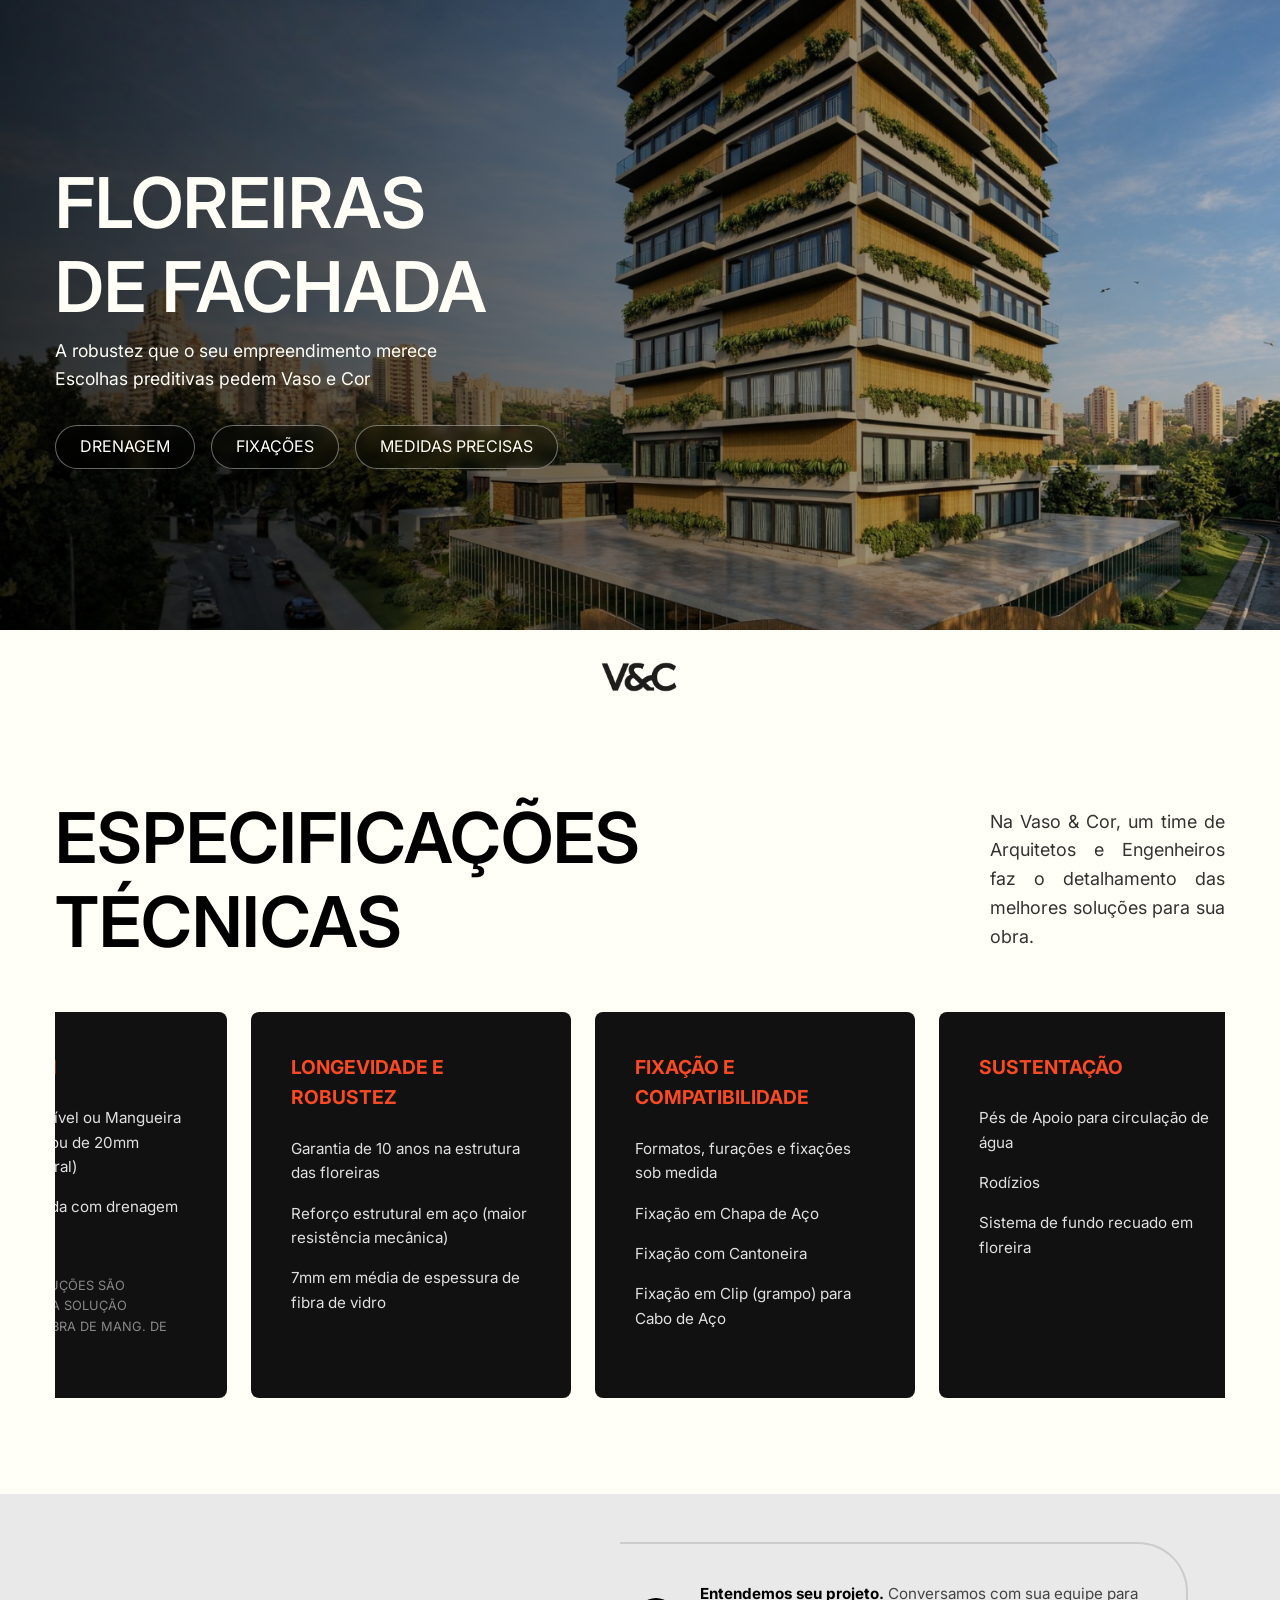
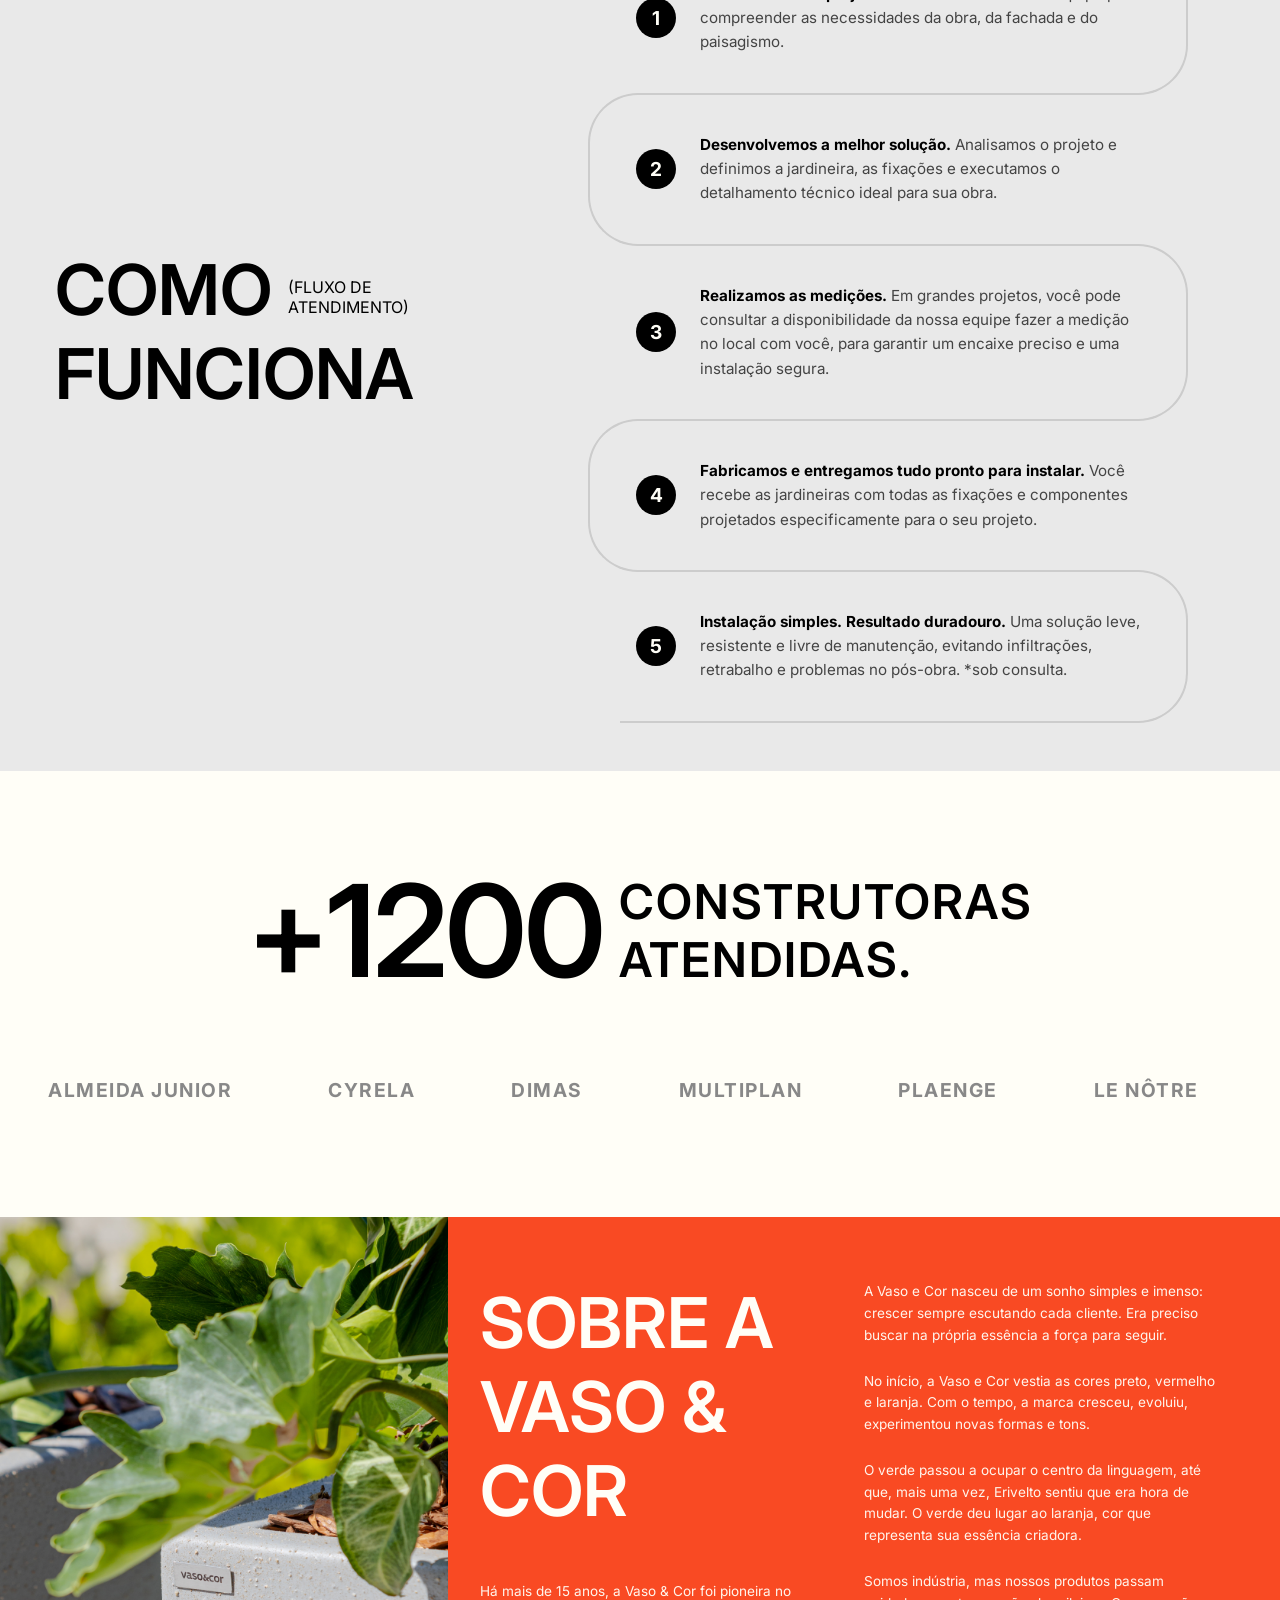
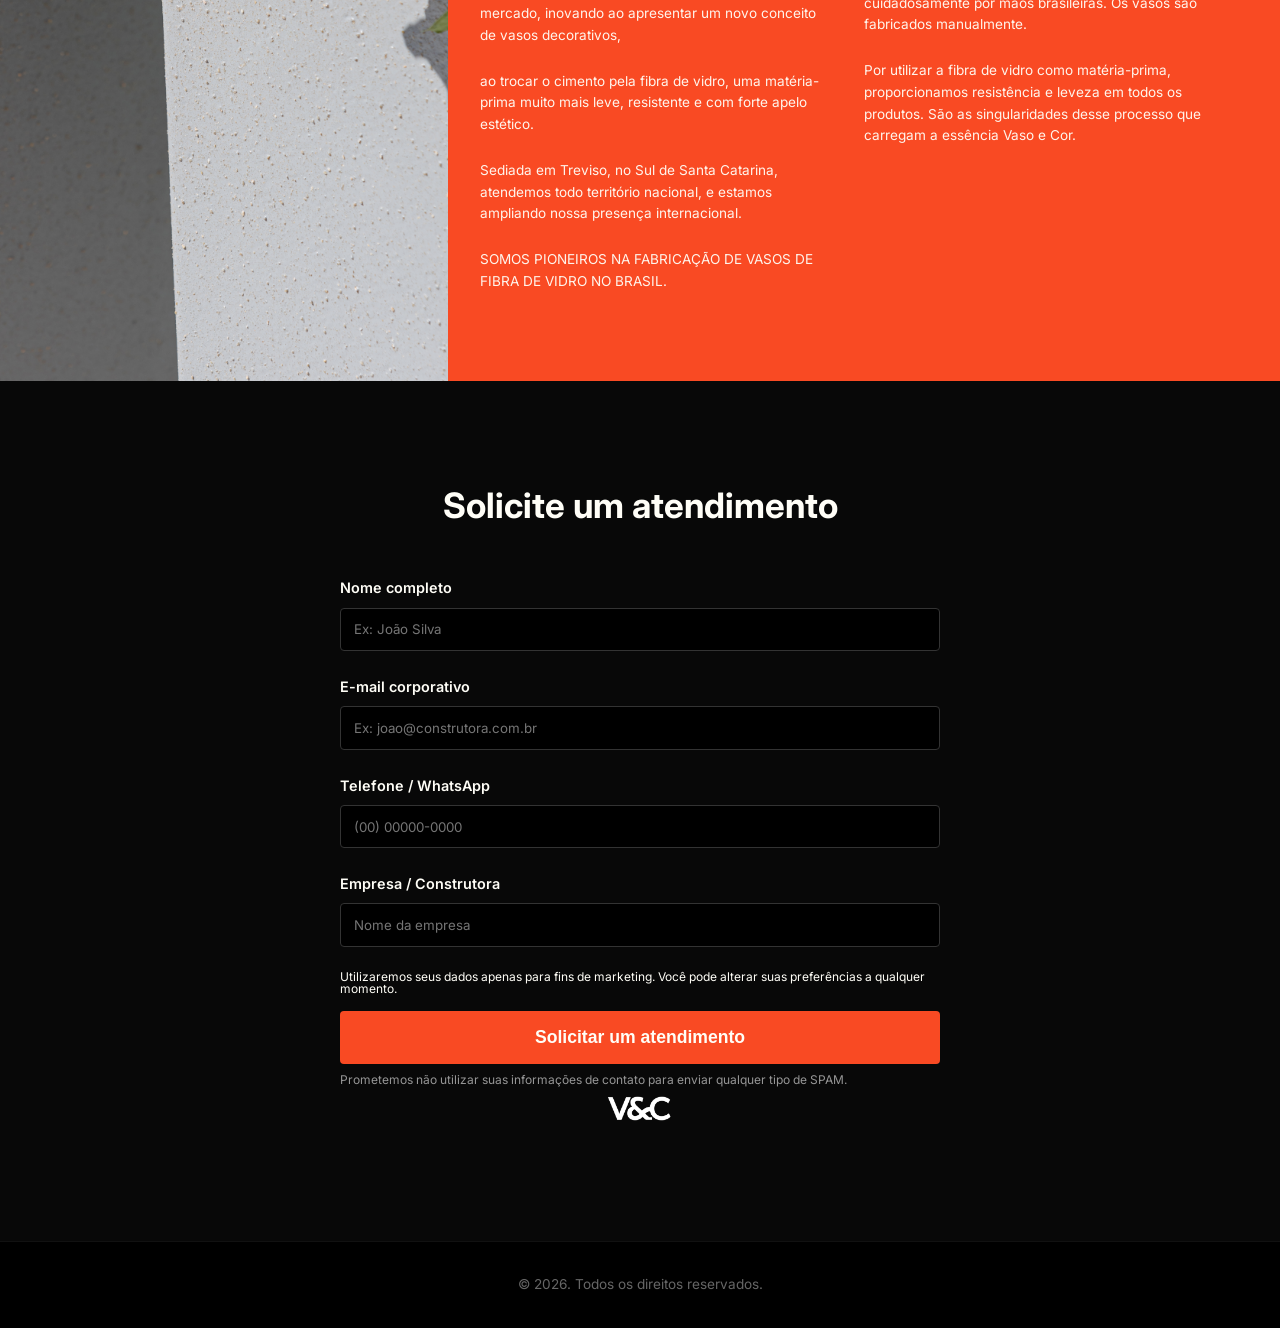
==== index.html @ c4f9770f "first commit first commit" ====
<!doctype html>
<html lang="pt-BR">
  <head>
    <meta charset="UTF-8" />
    <meta name="viewport" content="width=device-width, initial-scale=1.0" />
    <meta
      name="description"
      content="Floreiras de Fachada Vaso & Cor - A robustez que o seu empreendimento merece."
    />
    <title>Floreiras de Fachada | Vaso e Cor</title>
    <link rel="stylesheet" href="styles.css" />
    <link rel="preconnect" href="https://fonts.googleapis.com" />
    <link rel="preconnect" href="https://fonts.gstatic.com" crossorigin />
    <link
      href="https://fonts.googleapis.com/css2?family=Inter:wght@300;400;600;700;800&family=Playfair+Display:ital,wght@0,600;1,600&display=swap"
      rel="stylesheet"
    />
  </head>
  <body>
    <!-- Hero Section -->
    <section class="hero">
      <div class="hero-overlay"></div>
      <div class="container hero-content">
        <div class="hero-text">
          <h1>FLOREIRAS<br />DE FACHADA</h1>
          <h2>
            A robustez que o seu empreendimento merece<br />Escolhas preditivas
            pedem Vaso e Cor
          </h2>
          <div class="hero-chips">
            <div class="chip">DRENAGEM</div>
            <div class="chip">FIXAÇÕES</div>
            <div class="chip">MEDIDAS PRECISAS</div>
          </div>
        </div>
      </div>
    </section>

    <!-- Logo smaller and elegant -->
    <div class="logo-section">
      <div class="container">
        <img src="logo.png" alt="Vaso e Cor" class="logo-img" />
      </div>
    </div>

    <!-- Technical Specs -->
    <section class="specs">
      <div class="container">
        <div class="specs-header">
          <h2 class="section-title">ESPECIFICAÇÕES<br />TÉCNICAS</h2>
          <p class="section-desc">
            Na Vaso & Cor, um time de Arquitetos e Engenheiros faz o
            detalhamento das melhores soluções para sua obra.
          </p>
        </div>

        <div class="specs-carousel-wrapper" id="specsCarouselWrapper">
          <div class="specs-carousel" id="specsCarousel">
            <div class="spec-card">
              <h3>DRENAGEM</h3>
              <ul>
                <li>
                  Mangueira flexível ou Mangueira PEX de 25mm ou de 20mm
                  (drenagem lateral)
                </li>
                <li>Mangueira rígida com drenagem lateral</li>
              </ul>
              <p class="note">
                *TODAS AS SOLUÇÕES SÃO ENVIADAS COM A SOLUÇÃO COMPLETA E SOBRA
                DE MANG. DE 40CM.
              </p>
            </div>
            <div class="spec-card">
              <h3>LONGEVIDADE E ROBUSTEZ</h3>
              <ul>
                <li>Garantia de 10 anos na estrutura das floreiras</li>
                <li>Reforço estrutural em aço (maior resistência mecânica)</li>
                <li>7mm em média de espessura de fibra de vidro</li>
              </ul>
            </div>
            <div class="spec-card">
              <h3>FIXAÇÃO E COMPATIBILIDADE</h3>
              <ul>
                <li>Formatos, furações e fixações sob medida</li>
                <li>Fixação em Chapa de Aço</li>
                <li>Fixação com Cantoneira</li>
                <li>Fixação em Clip (grampo) para Cabo de Aço</li>
              </ul>
            </div>
            <div class="spec-card">
              <h3>SUSTENTAÇÃO</h3>
              <ul>
                <li>Pés de Apoio para circulação de água</li>
                <li>Rodízios</li>
                <li>Sistema de fundo recuado em floreira</li>
              </ul>
            </div>
            <div class="spec-card">
              <h3>IRRIGAÇÃO</h3>
              <ul>
                <li>Flange de 20mm para irrigação.</li>
              </ul>
            </div>
          </div>
        </div>
      </div>
    </section>

    <!-- How it Works (Jornada) -->
    <section class="how-it-works">
      <div class="container">
        <div class="jornada-header text-left">
          <h2>
            COMO <span class="fluxo-inline">(fluxo de<br />atendimento)</span
            ><br />FUNCIONA
          </h2>
        </div>

        <div class="snake-timeline">
          <div class="snake-item right">
            <div class="snake-circle">1</div>
            <div class="snake-content">
              <strong>Entendemos seu projeto.</strong> Conversamos com sua
              equipe para compreender as necessidades da obra, da fachada e do
              paisagismo.
            </div>
          </div>
          <div class="snake-item left">
            <div class="snake-circle">2</div>
            <div class="snake-content">
              <strong>Desenvolvemos a melhor solução.</strong> Analisamos o
              projeto e definimos a jardineira, as fixações e executamos o
              detalhamento técnico ideal para sua obra.
            </div>
          </div>
          <div class="snake-item right">
            <div class="snake-circle">3</div>
            <div class="snake-content">
              <strong>Realizamos as medições.</strong> Em grandes projetos, você
              pode consultar a disponibilidade da nossa equipe fazer a medição
              no local com você, para garantir um encaixe preciso e uma
              instalação segura.
            </div>
          </div>
          <div class="snake-item left">
            <div class="snake-circle">4</div>
            <div class="snake-content">
              <strong
                >Fabricamos e entregamos tudo pronto para instalar.</strong
              >
              Você recebe as jardineiras com todas as fixações e componentes
              projetados especificamente para o seu projeto.
            </div>
          </div>
          <div class="snake-item right last">
            <div class="snake-circle">5</div>
            <div class="snake-content">
              <strong>Instalação simples. Resultado duradouro.</strong> Uma
              solução leve, resistente e livre de manutenção, evitando
              infiltrações, retrabalho e problemas no pós-obra.
              <span class="note">*sob consulta.</span>
            </div>
          </div>
        </div>
      </div>
    </section>

    <!-- Social Proof -->
    <section class="social-proof">
      <div class="container">
        <div class="social-title-flex">
          <span class="social-number">+1200</span>
          <span class="social-text">CONSTRUTORAS<br />ATENDIDAS.</span>
        </div>
      </div>
      <div class="marquee-wrapper">
        <div class="marquee">
          <div class="logo-item">ALMEIDA JUNIOR</div>
          <div class="logo-item">CYRELA</div>
          <div class="logo-item">DIMAS</div>
          <div class="logo-item">MULTIPLAN</div>
          <div class="logo-item">PLAENGE</div>
          <div class="logo-item">LE NÔTRE</div>
          <!-- duplicated for infinite loop -->
          <div class="logo-item">ALMEIDA JUNIOR</div>
          <div class="logo-item">CYRELA</div>
          <div class="logo-item">DIMAS</div>
          <div class="logo-item">MULTIPLAN</div>
          <div class="logo-item">PLAENGE</div>
          <div class="logo-item">LE NÔTRE</div>
        </div>
      </div>
    </section>

    <!-- About -->
    <section class="about section-orange">
      <div class="container about-grid">
        <div
          class="about-image"
          style="background-image: url(&quot;sobre-image.webp&quot;)"
        ></div>
        <div class="about-content">
          <div class="about-text-columns">
            <div class="col">
              <div class="about-header">
                <h2>SOBRE A<br />VASO & COR</h2>
              </div>
              <p>
                Há mais de 15 anos, a Vaso & Cor foi pioneira no mercado,
                inovando ao apresentar um novo conceito de vasos decorativos,
              </p>
              <p>
                ao trocar o cimento pela fibra de vidro, uma matéria-prima muito
                mais leve, resistente e com forte apelo estético.
              </p>
              <p>
                Sediada em Treviso, no Sul de Santa Catarina, atendemos todo
                território nacional, e estamos ampliando nossa presença
                internacional.
              </p>
              <p>
                SOMOS PIONEIROS NA FABRICAÇÃO DE VASOS DE FIBRA DE VIDRO NO
                BRASIL.
              </p>
            </div>
            <div class="col">
              <p>
                A Vaso e Cor nasceu de um sonho simples e imenso: crescer sempre
                escutando cada cliente. Era preciso buscar na própria essência a
                força para seguir.
              </p>
              <p>
                No início, a Vaso e Cor vestia as cores preto, vermelho e
                laranja. Com o tempo, a marca cresceu, evoluiu, experimentou
                novas formas e tons.
              </p>
              <p>
                O verde passou a ocupar o centro da linguagem, até que, mais uma
                vez, Erivelto sentiu que era hora de mudar. O verde deu lugar ao
                laranja, cor que representa sua essência criadora.
              </p>
              <p>
                Somos indústria, mas nossos produtos passam cuidadosamente por
                mãos brasileiras. Os vasos são fabricados manualmente.
              </p>
              <p>
                Por utilizar a fibra de vidro como matéria-prima, proporcionamos
                resistência e leveza em todos os produtos. São as singularidades
                desse processo que carregam a essência Vaso e Cor.
              </p>
            </div>
          </div>
        </div>
      </div>
    </section>

    <!-- Lead Form -->
    <section class="form-section section-dark">
      <div class="container form-container">
        <div class="form-wrapper">
          <h2>Solicite um atendimento</h2>
          <form class="lead-form" id="contactForm">
            <div class="input-group">
              <label for="name">Nome completo</label>
              <input
                type="text"
                id="name"
                required
                placeholder="Ex: João Silva"
              />
            </div>
            <div class="input-group">
              <label for="email">E-mail corporativo</label>
              <input
                type="email"
                id="email"
                required
                placeholder="Ex: joao@construtora.com.br"
              />
            </div>
            <div class="input-group">
              <label for="phone">Telefone / WhatsApp</label>
              <input
                type="tel"
                id="phone"
                required
                placeholder="(00) 00000-0000"
              />
            </div>
            <div class="input-group">
              <label for="company">Empresa / Construtora</label>
              <input
                type="text"
                id="company"
                required
                placeholder="Nome da empresa"
              />
            </div>
            <p class="form-dados">
              Utilizaremos seus dados apenas para fins de marketing. Você pode
              alterar suas preferências a qualquer momento.
            </p>
            <button type="submit" class="btn-submit">
              Solicitar um atendimento
            </button>

            <p class="form-spam">
              Prometemos não utilizar suas informações de contato para enviar
              qualquer tipo de SPAM.
            </p>
            <img src="logo.png" alt="Vaso e Cor" class="logo-img-form" />
            <div class="form-message" id="formMessage"></div>
          </form>
        </div>
      </div>
    </section>

    <footer class="footer">
      <div class="container">
        <p>&copy; 2026. Todos os direitos reservados.</p>
      </div>
    </footer>

    <script src="script.js"></script>
  </body>
</html>
---- styles.css ----
/* Custom Properties - Vaso e Cor Brand Colors */
:root {
  --cream: #fffef7;
  --black: #000000;
  --orange-red: #f94a23;
  --dark-grey: #111111;
  --light-grey: #e9e9e9;

  --font-main: "Inter", sans-serif;
  --font-heading: "Inter", sans-serif;
}

/* Reset */
* {
  margin: 0;
  padding: 0;
  box-sizing: border-box;
}

html {
  scroll-behavior: smooth;
}

body {
  font-family: var(--font-main);
  background-color: var(--light-grey);
  color: var(--black);
  line-height: 1.6;
  font-size: 16px;
  overflow-x: hidden;
}

.container {
  max-width: 1170px;
  margin: 0 auto;
  padding: 0;
}

.section-dark {
  background-color: var(--black);
  color: var(--cream);
  padding: 5rem 0;
}

.section-orange {
  background-color: var(--orange-red);
  color: var(--cream);
}

.text-center {
  text-align: center;
}

/* Logo Section */
.logo-section {
  padding: 2rem 0;
  text-align: center;
  background-color: var(--cream);
}
.logo-img {
  height: 30px;
  width: auto;
}
.logo-img-white {
  height: 30px;
  filter: brightness(0) invert(1);
}
.logo-img-form {
  height: 25px;
  filter: brightness(0) invert(1);
  margin: 0 auto 1.5rem auto;
  display: block;
}

/* Hero Section */
.hero {
  position: relative;
  height: 70vh;
  min-height: 600px;
  display: flex;
  align-items: center;
  background: #222 url("engenharia-intro.webp") center/cover no-repeat;
}
.hero-overlay {
  position: absolute;
  inset: 0;
  background: linear-gradient(
    to right,
    rgba(0, 0, 0, 0.8) 0%,
    rgba(0, 0, 0, 0.2) 100%
  );
}
.hero-content {
  position: relative;
  z-index: 2;
  width: 100%;
}
.hero-text h1 {
  color: var(--cream);
  font-size: clamp(4.375em, 6vw, 4rem);
  font-weight: 600;
  line-height: 84px;
  margin-bottom: 0.5rem;
  text-transform: uppercase;
}
.hero-text h2 {
  color: var(--cream);
  font-size: 1.1rem;
  font-weight: 400;
  margin-bottom: 2rem;
  max-width: 500px;
}
.hero-chips {
  display: flex;
  gap: 1rem;
  flex-wrap: wrap;
}
.hero-chips .chip {
  border: 1px solid rgba(255, 255, 255, 0.4);
  border-radius: 50px;
  padding: 0.5rem 1.5rem;
  color: var(--cream);
  font-size: 1rem;
  background: rgba(0, 0, 0, 0.3);
  backdrop-filter: blur(5px);
}

/* Specs Section */
.specs {
  padding: 4rem 0;
  background-color: var(--cream);
}

.specs-header {
  display: flex;
  justify-content: space-between;
  align-items: center;
  margin-bottom: 3rem;
  gap: 2rem;
}

.section-title {
  font-size: 4.375em;
  font-weight: 600;
  margin-bottom: 0;
  line-height: 84px;
}

.section-desc {
  font-size: 1.125em;
  opacity: 0.8;
  max-width: 235px;
  margin-bottom: 0;
  text-align: justify;
}

.specs-carousel-wrapper {
  overflow-x: hidden;
  position: relative;
  padding-bottom: 2rem;
}
.specs-carousel {
  display: flex;
  gap: 1.5rem;
  transition: transform 0.5s ease;
}
.spec-card {
  background-color: var(--dark-grey);
  color: var(--cream);
  padding: 2.5rem;
  border-radius: 8px;
  min-width: 320px;
  flex: 0 0 320px;
  display: flex;
  flex-direction: column;
}
.spec-card h3 {
  color: var(--orange-red);
  font-size: 1.2rem;
  font-weight: 700;
  margin-bottom: 1.5rem;
}
.spec-card ul {
  list-style: none;
  flex-grow: 1;
}
.spec-card ul li {
  font-size: 0.95rem;
  margin-bottom: 1rem;
  color: #e0e0e0;
}
.spec-card p.note {
  font-size: 0.8rem;
  color: #888;
  margin-top: 1rem;
}

/* Jornada / Como Funciona */
.how-it-works .container {
  display: grid;
  grid-template-columns: 1fr 1.5fr;
  align-items: center;
  gap: 3rem;
}

.fluxo-inline {
  font-size: 1rem;
  font-weight: 400;
  vertical-align: middle;
  line-height: normal;
  display: inline-block;
  text-transform: uppercase;
}

.jornada-header {
  margin-bottom: 0;
  text-align: left;
}

.jornada-header h2 {
  font-size: 4.375em;
  font-weight: 600;
  line-height: 84px;
  margin: 0;
}

/* Snake Timeline CSS */
.snake-timeline {
  display: flex;
  flex-direction: column;
  max-width: 600px;
  margin: 3rem auto;
  position: relative;
}

.snake-item {
  display: flex;
  align-items: center;
  position: relative;
  margin: 0;
  margin-top: -2px; /* Encaixe perfeito: sobrepõe os 2px de espessura da linha */
  padding: 2.5rem 3rem;
  border: none !important;
}

.snake-item:first-child {
  margin-top: 0;
}

/* Linha reta horizontal conectando as curvas (meio do caminho) */
.snake-item::before {
  content: "";
  position: absolute;
  top: 0;
  left: 50px;
  right: 50px;
  height: 2px;
  background-color: #ccc;
  z-index: 1;
}

/* A primeira linha reta começa perto do círculo */
.snake-item:first-child::before {
  left: 2rem;
}

/* Blocos que desenham apenas a Curva da Direita */
.snake-item.right::after {
  content: "";
  position: absolute;
  top: 0;
  bottom: 0;
  right: 0;
  width: 50px;
  border: 2px solid #ccc;
  border-left: none;
  border-radius: 0 50px 50px 0;
  z-index: 1;
}

/* Blocos que desenham apenas a Curva da Esquerda */
.snake-item.left::after {
  content: "";
  position: absolute;
  top: 0;
  bottom: 0;
  left: 0;
  width: 50px;
  border: 2px solid #ccc;
  border-right: none;
  border-radius: 50px 0 0 50px;
  z-index: 1;
}

/* Linha reta horizontal para finalizar o último item */
.snake-item.last .snake-content::after {
  content: "";
  position: absolute;
  bottom: 0;
  left: 2rem;
  right: 50px;
  height: 2px;
  background-color: #ccc;
  z-index: 1;
}

.snake-circle {
  width: 40px;
  height: 40px;
  background-color: var(--black);
  color: var(--cream);
  border-radius: 50%;
  display: flex;
  justify-content: center;
  align-items: center;
  font-weight: bold;
  font-size: 1.2rem;
  flex-shrink: 0;
  margin: 0 1.5rem 0 0;
  z-index: 2;
}

.snake-content {
  font-size: 0.95rem;
  color: #444;
  text-align: left;
}

.snake-content strong {
  color: var(--black);
}

/* Social Proof */
.social-proof {
  padding: 6rem 0;
  background-color: var(--cream);
  overflow: hidden;
}
.social-title-flex {
  display: flex;
  align-items: center;
  justify-content: center;
  gap: 1rem;
  margin-bottom: 4rem;
}
.social-number {
  font-size: clamp(4rem, 10vw, 8rem);
  font-weight: 600;
  line-height: 1;
  letter-spacing: -3px;
  color: var(--black);
}
.social-text {
  font-size: clamp(3rem, 2vw, 1.5rem);
  font-weight: 600;
  line-height: 1.2;
  color: var(--black);
  letter-spacing: 2px;
}

.marquee-wrapper {
  width: 100%;
  overflow: hidden;
  position: relative;
  padding: 1rem 0;
}
.marquee {
  display: flex;
  width: max-content;
  animation: marquee 20s linear infinite;
  gap: 6rem;
  padding: 0 3rem;
}
.marquee:hover {
  animation-play-state: paused;
}
.marquee .logo-item {
  font-family: "Inter", sans-serif;
  font-size: 1.2rem;
  font-weight: 700;
  color: #888;
  letter-spacing: 1.5px;
}

@keyframes marquee {
  0% {
    transform: translateX(0);
  }
  100% {
    transform: translateX(-50%);
  }
}

/* About Section */
.about {
  padding: 0;
}
.about-grid {
  display: flex;
  max-width: 100%;
  padding: 0;
}
.about-image {
  flex: 0 0 35%;
  min-height: 400px;
  background-position: center;
  background-size: cover;
  background-repeat: no-repeat;
}
.about-content {
  flex: 1;
  padding: 4rem 5% 4rem 2rem;
}
.about-header {
  display: flex;
  align-items: center;
  gap: 1rem;
  margin-bottom: 3rem;
}

.about-header h2 {
  font-size: 4.375em;
  font-weight: 600;
  margin: 0;
  line-height: 84px;
}
.about-text-columns {
  display: grid;
  grid-template-columns: 1fr 1fr;
  gap: 2rem;
}
.about-text-columns p {
  font-size: 0.85rem;
  line-height: 1.6;
  margin-bottom: 1.5rem;
  opacity: 0.95;
}

/* Form Section */
.form-section {
  padding: 6rem 0;
  background-color: #080808;
}
.form-container {
  display: flex;
  justify-content: center;
}
.form-wrapper {
  /* background-color: #111;
  padding: 2.4rem;
  border-radius: 8px; 
  box-shadow: 0 10px 30px rgba(0, 0, 0, 0.5); */
  width: 100%;
  max-width: 600px;
}

.form-wrapper h2 {
  font-size: 2.188em;
  margin-bottom: 1.25em;
  text-align: center;
  color: var(--cream);
}

.form-wrapper .form-dados {
  font-size: 0.75em;
  font-weight: 400;
  line-height: 1;
  margin-top: 10px;
  margin-bottom: 10px;
}

.form-wrapper .form-spam {
  font-size: 0.75em;
  font-weight: 400;
  line-height: 1;
  color: rgb(150, 150, 150);
  margin-top: 10px;
  margin-bottom: 10px;
}

.input-group {
  margin-bottom: 1.5rem;
}
.input-group label {
  display: block;
  margin-bottom: 0.5rem;
  font-size: 0.9rem;
  font-weight: 600;
}
.input-group input {
  width: 100%;
  padding: 0.8rem;
  border: 1px solid #333;
  background-color: #000;
  color: var(--cream);
  border-radius: 4px;
  font-family: var(--font-main);
}
.input-group input:focus {
  outline: none;
  border-color: var(--orange-red);
}
.btn-submit {
  display: block;
  width: 100%;
  background-color: var(--orange-red);
  color: var(--cream);
  padding: 1rem;
  font-size: 1.1rem;
  font-weight: 600;
  border: none;
  border-radius: 4px;
  cursor: pointer;
  transition: all 0.3s ease;
  margin-top: 1rem;
}
.btn-submit:hover {
  background-color: #d83e1a;
}
.form-message {
  margin-top: 1rem;
  font-size: 0.9rem;
  font-weight: 600;
  text-align: center;
}

/* Footer */
.footer {
  background-color: #000;
  color: #666;
  text-align: center;
  padding: 2rem 0;
  font-size: 0.85rem;
  border-top: 1px solid #111;
}

/* Responsive */
@media (max-width: 992px) {
  .how-it-works .container {
    grid-template-columns: 1fr;
    gap: 2rem;
  }
  .jornada-header {
    text-align: center; /* ou mantenha left dependendo da sua preferência no mobile */
    margin-bottom: 2rem;
  }
  .about-grid {
    flex-direction: column;
  }
  .about-image {
    min-height: 250px;
  }
  .about-content {
    padding: 3rem 5%;
  }
}

@media (max-width: 768px) {
  .specs-header {
    flex-direction: column;
    align-items: flex-start;
    gap: 1rem;
  }
  .about-text-columns {
    grid-template-columns: 1fr;
  }
  .social-title-flex {
    flex-direction: column;
    text-align: center;
    gap: 0;
  }
  .snake-timeline {
    border-left: 2px solid #ccc;
    margin-left: 20px;
  }
  .snake-item {
    border: none !important;
    margin: 0 !important;
    padding: 1rem 0 1rem 2rem;
  }
  .snake-circle {
    position: absolute;
    left: -20px;
    top: 1rem;
    margin: 0;
  }
}
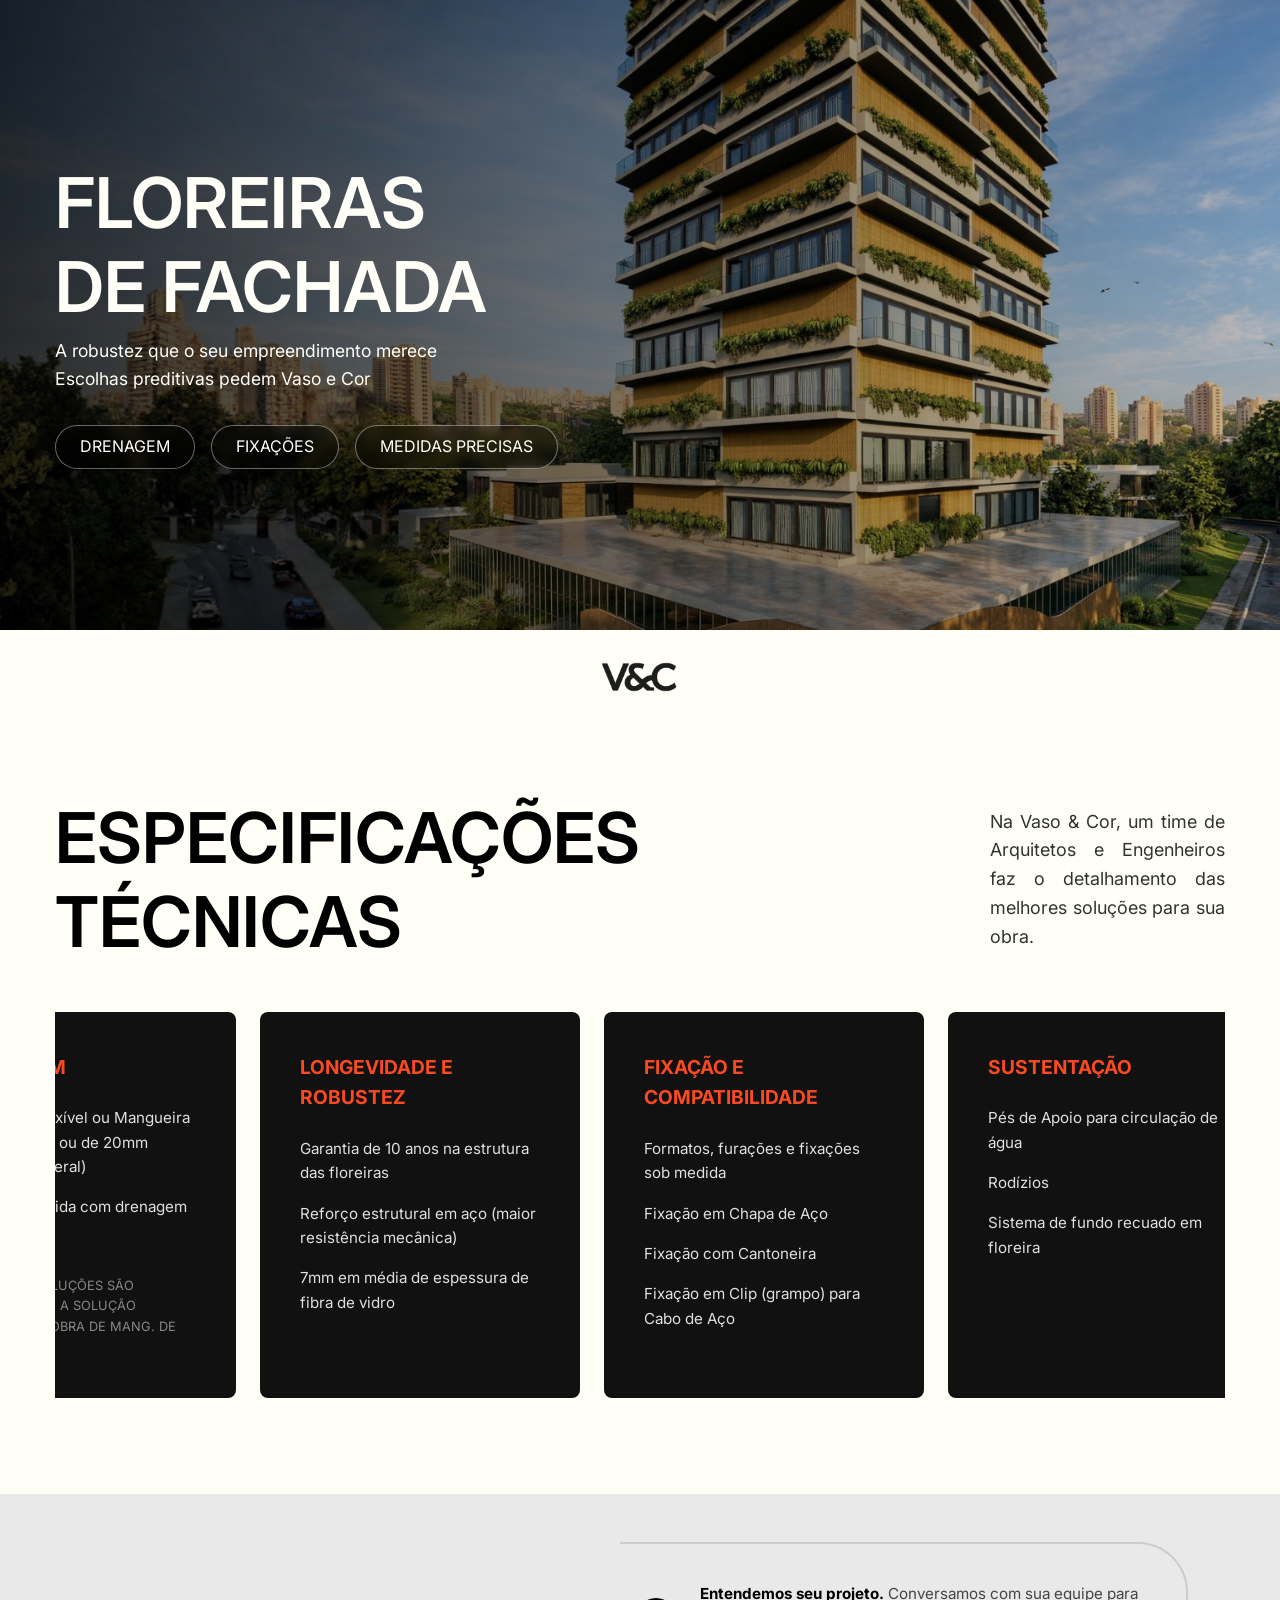
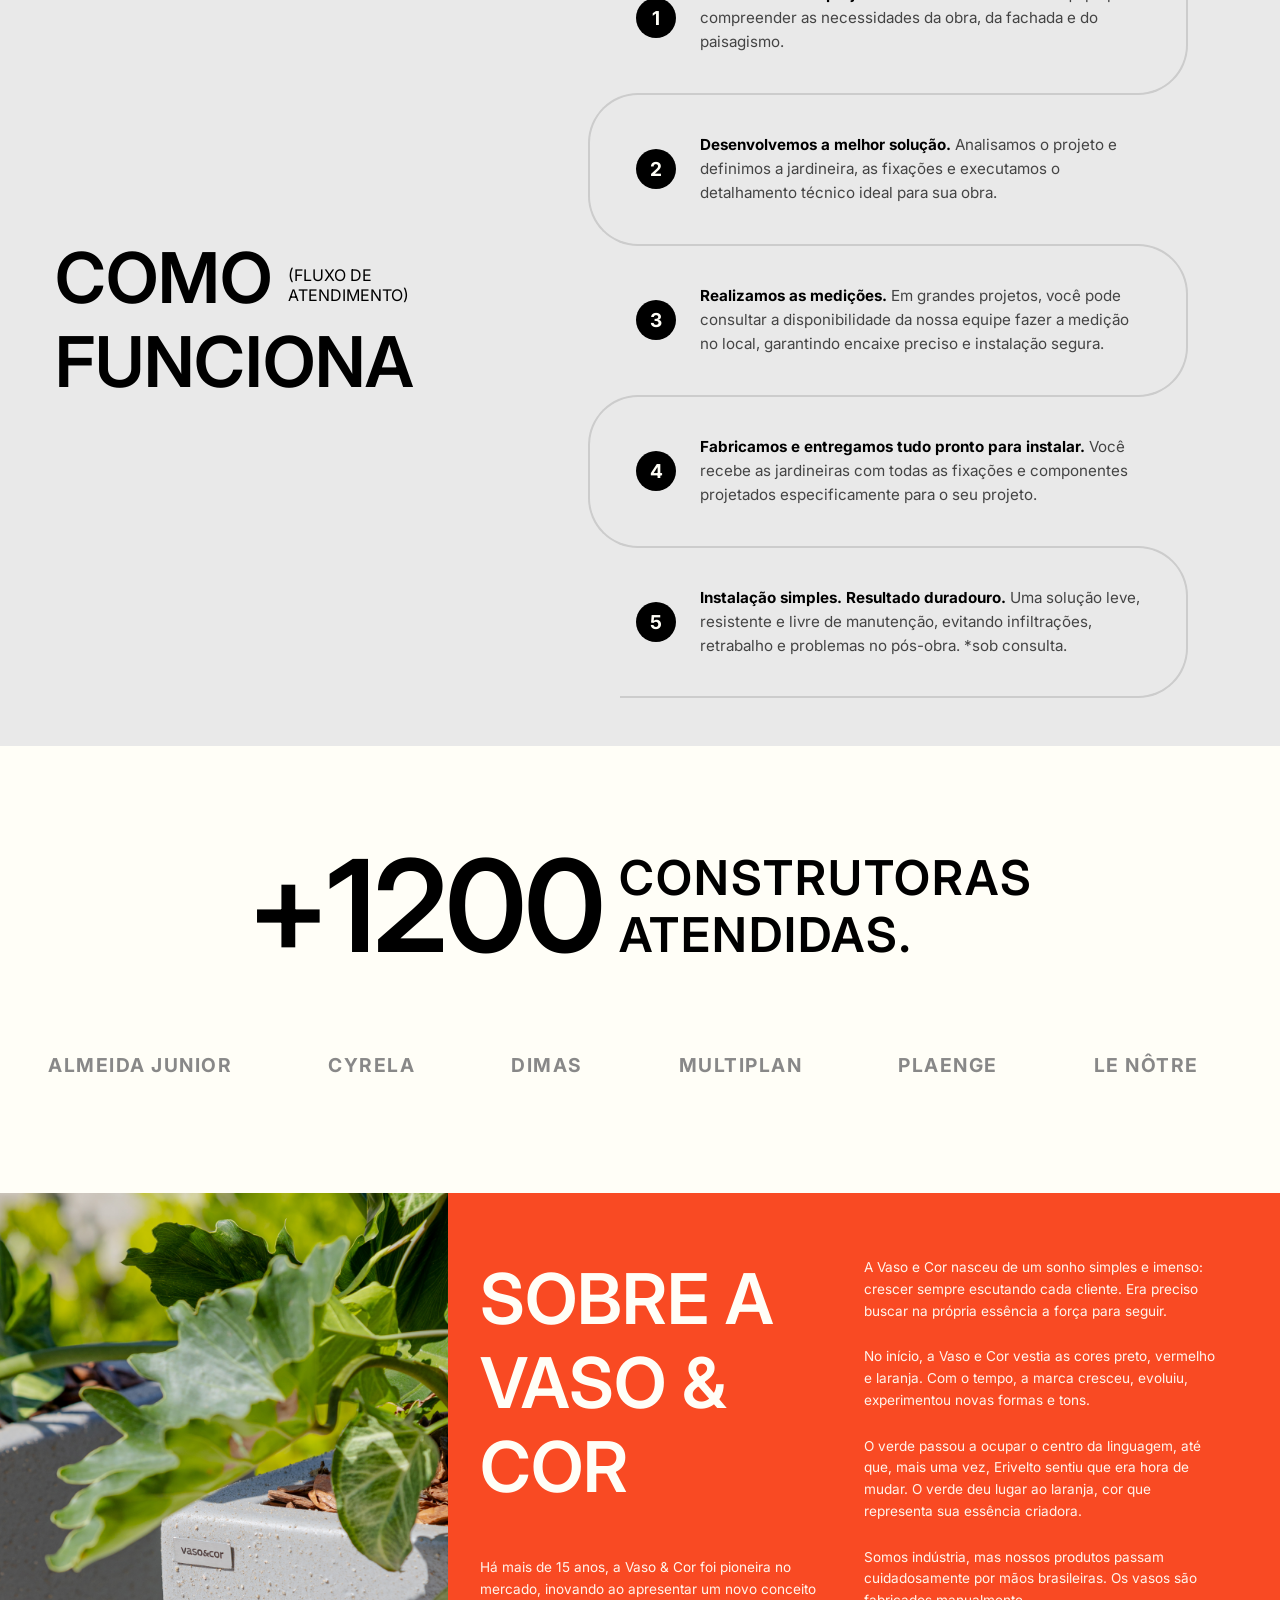
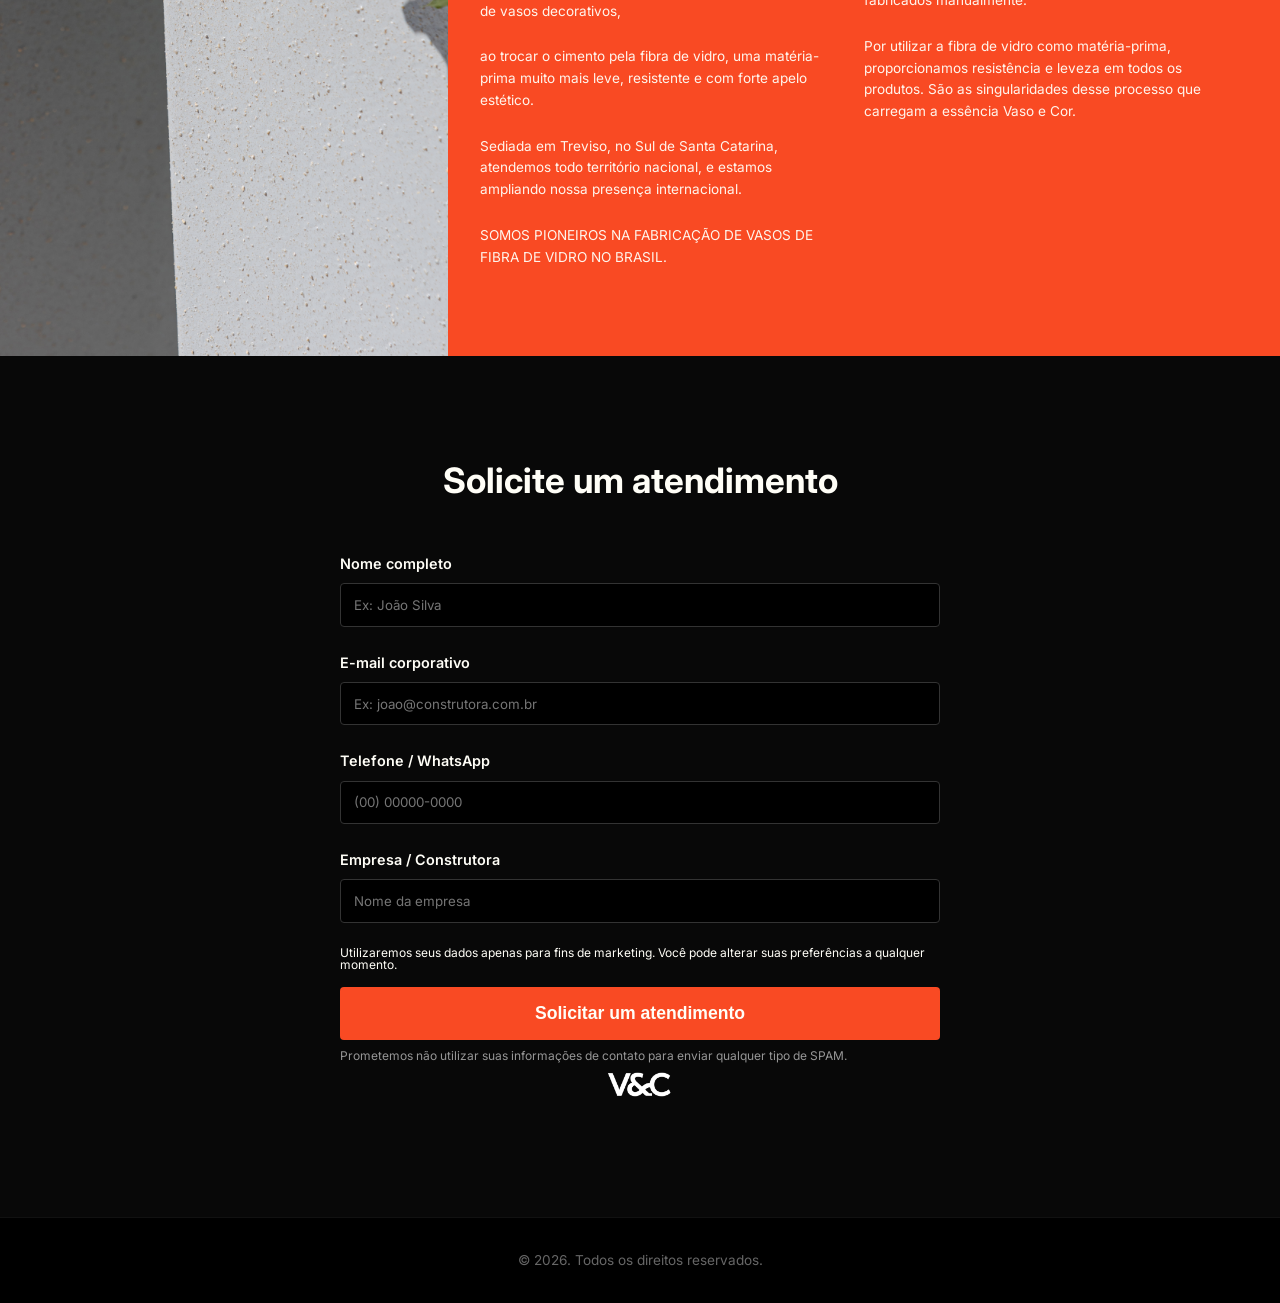
==== commit ae0ec0a3: "Update index.html" ====
--- a/index.html
+++ b/index.html
@@ -22,7 +22,7 @@
       <div class="hero-overlay"></div>
       <div class="container hero-content">
         <div class="hero-text">
-          <h1>FLOREIRAS<br />DE FACHADA</h1>
+          <h1>FLOREIRAS<br />DE <span class="italic">FACHADA</span></h1>
           <h2>
             A robustez que o seu empreendimento merece<br />Escolhas preditivas
             pedem Vaso e Cor
@@ -47,7 +47,9 @@
     <section class="specs">
       <div class="container">
         <div class="specs-header">
-          <h2 class="section-title">ESPECIFICAÇÕES<br />TÉCNICAS</h2>
+          <h2 class="section-title">
+            ESPECIFICAÇÕES<br /><span class="italic">TÉCNICAS</span>
+          </h2>
           <p class="section-desc">
             Na Vaso & Cor, um time de Arquitetos e Engenheiros faz o
             detalhamento das melhores soluções para sua obra.
@@ -111,7 +113,11 @@
       <div class="container">
         <div class="jornada-header text-left">
           <h2>
-            COMO <span class="fluxo-inline">(fluxo de<br />atendimento)</span
+            <span class="italic"
+              >COMO
+              <span class="fluxo-inline"
+                >(fluxo de<br />atendimento)</span
+              ></span
             ><br />FUNCIONA
           </h2>
         </div>
@@ -138,8 +144,7 @@
             <div class="snake-content">
               <strong>Realizamos as medições.</strong> Em grandes projetos, você
               pode consultar a disponibilidade da nossa equipe fazer a medição
-              no local com você, para garantir um encaixe preciso e uma
-              instalação segura.
+              no local, garantindo encaixe preciso e instalação segura.
             </div>
           </div>
           <div class="snake-item left">
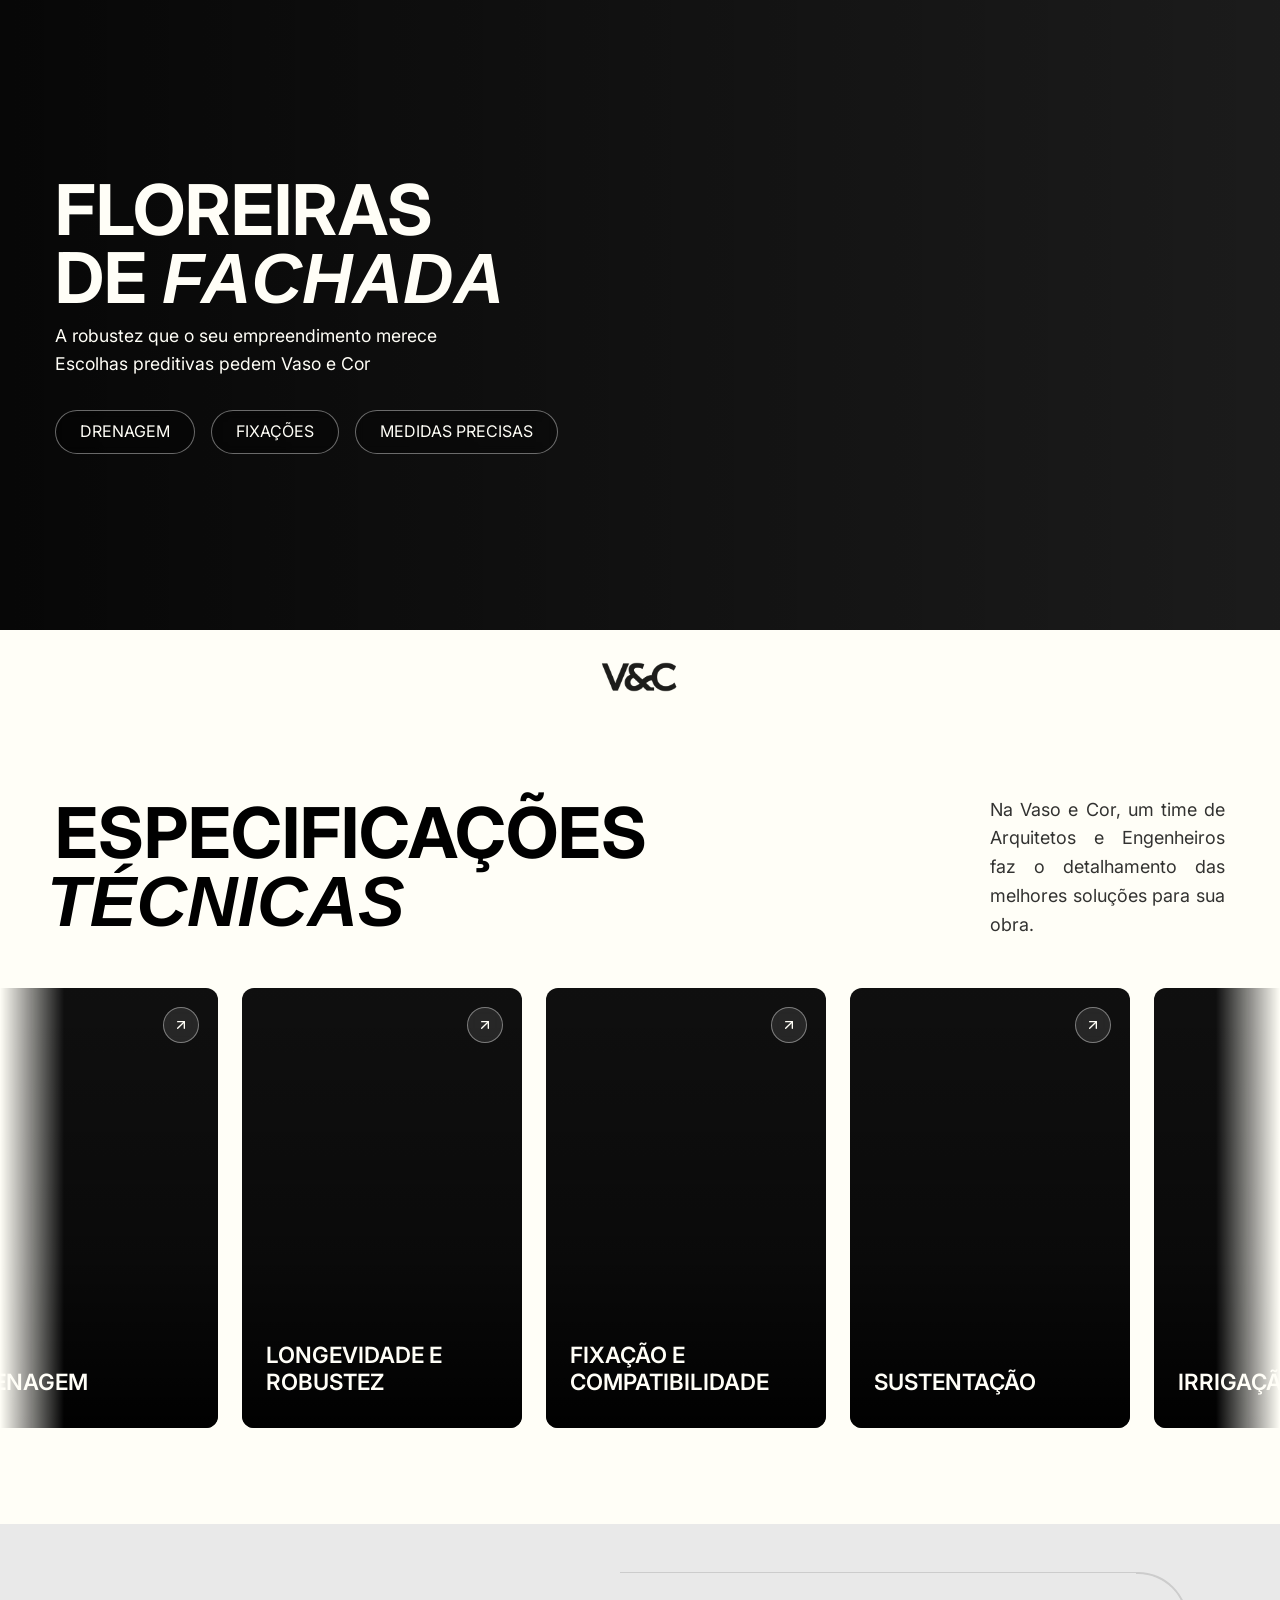
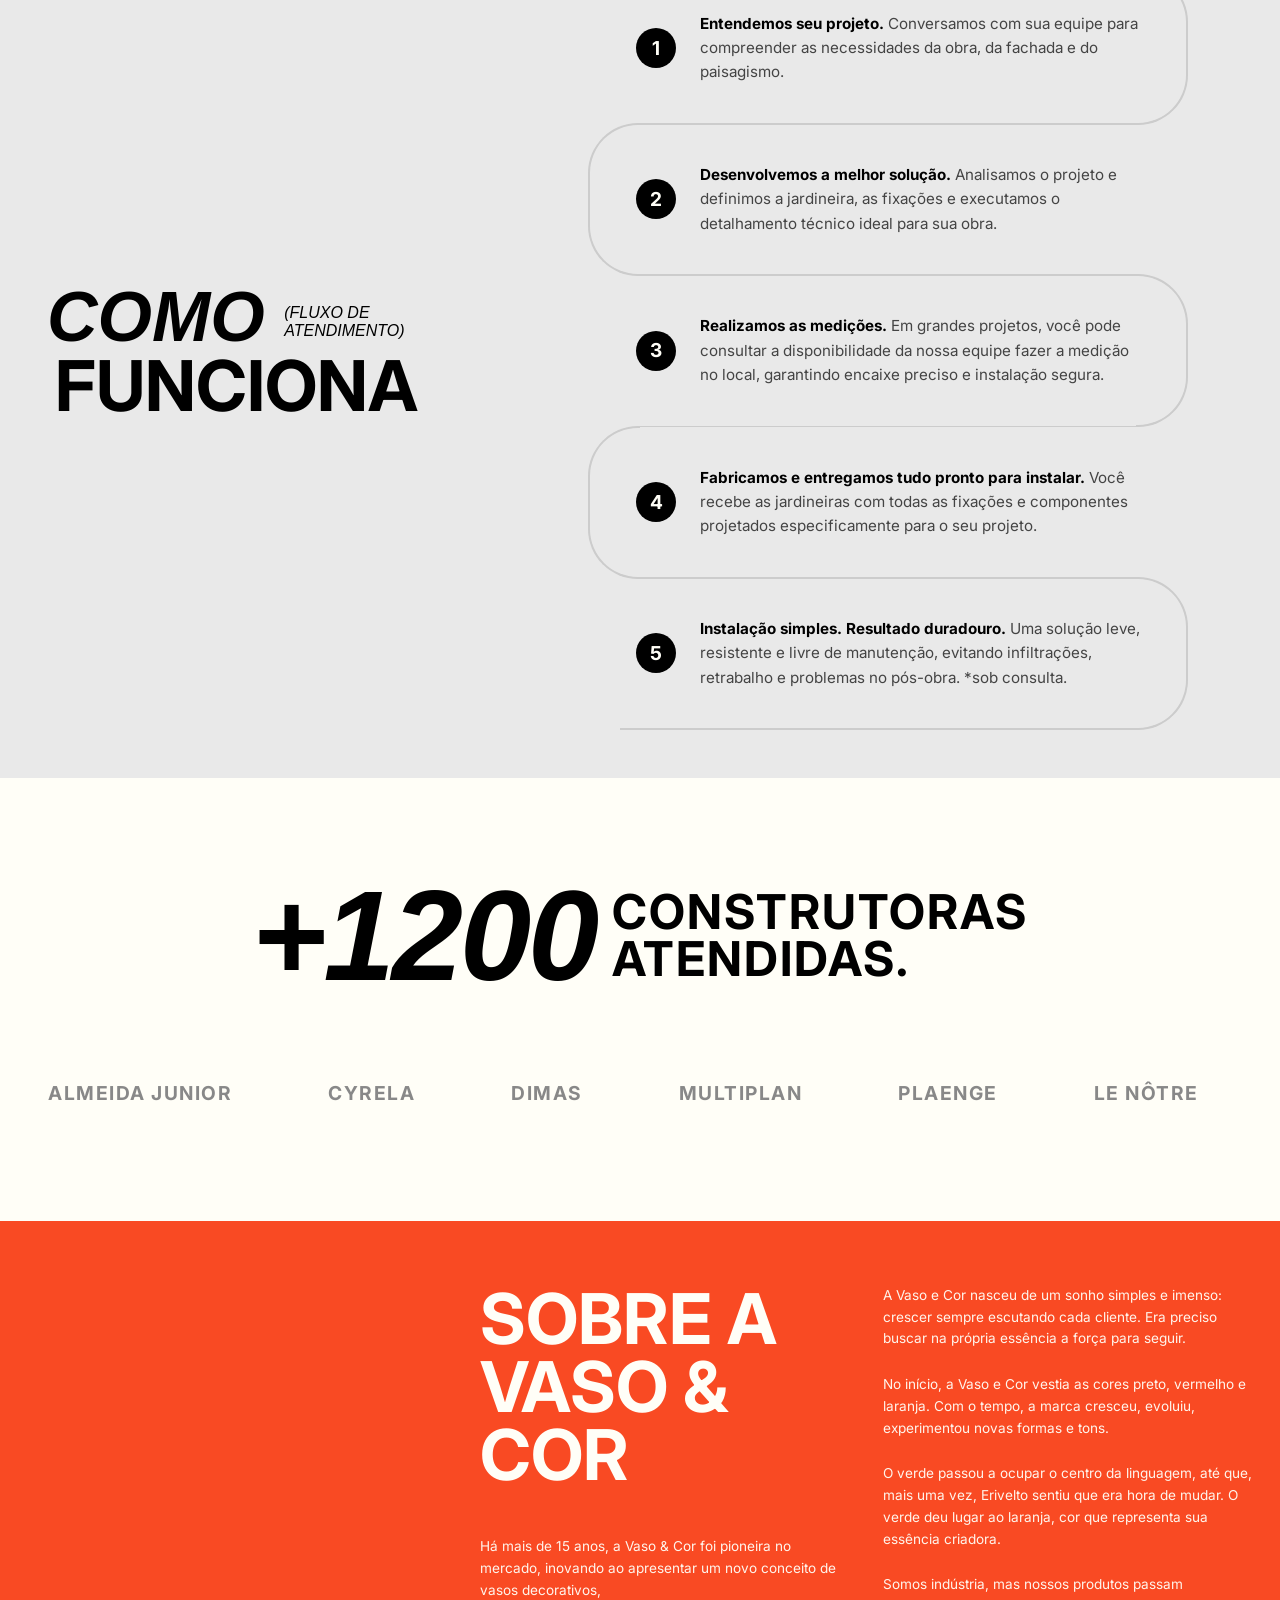
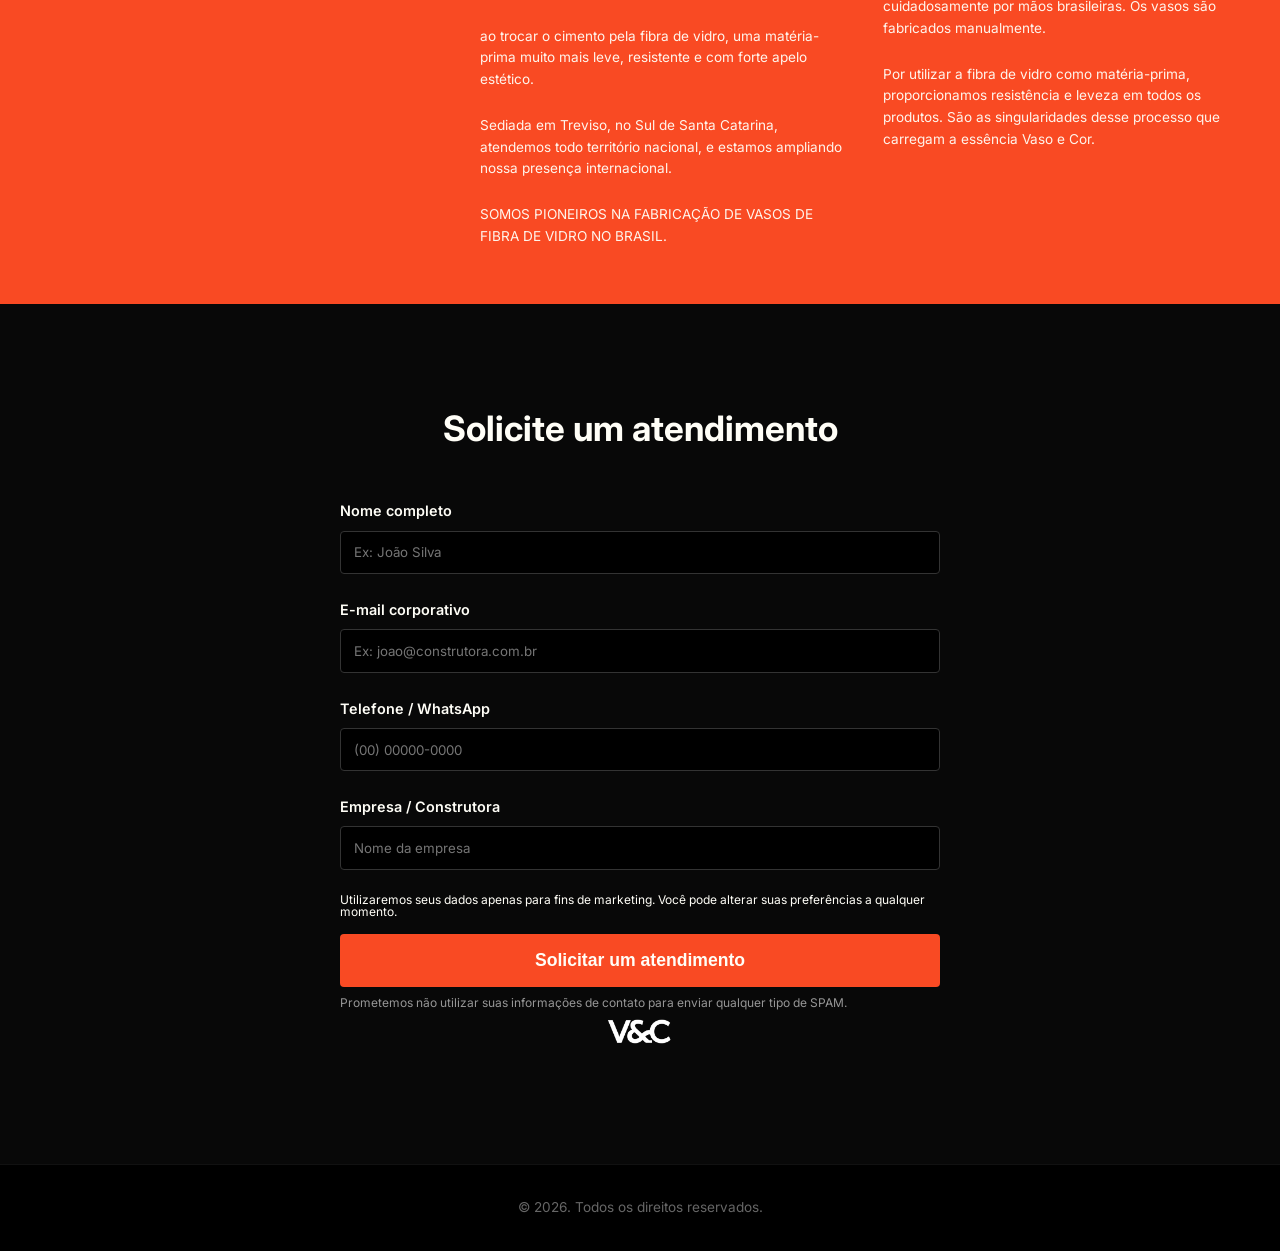
==== commit 78d674a8: "Revise technical specs section in index.html Updated technical specifications section with detailed " ====
--- a/index.html
+++ b/index.html
@@ -44,6 +44,7 @@
     </div>
 
     <!-- Technical Specs -->
+    <!-- index.html (Substitua a <section class="specs"> atual por esta) -->
     <section class="specs">
       <div class="container">
         <div class="specs-header">
@@ -51,59 +52,115 @@
             ESPECIFICAÇÕES<br /><span class="italic">TÉCNICAS</span>
           </h2>
           <p class="section-desc">
-            Na Vaso & Cor, um time de Arquitetos e Engenheiros faz o
+            Na Vaso e Cor, um time de Arquitetos e Engenheiros faz o
             detalhamento das melhores soluções para sua obra.
           </p>
         </div>
-
-        <div class="specs-carousel-wrapper" id="specsCarouselWrapper">
-          <div class="specs-carousel" id="specsCarousel">
-            <div class="spec-card">
+      </div> <!-- ⚠️ SEGREDO AQUI: Fechamos o .container antes do carrossel começar -->
+
+      <!-- Como está fora do .container, o wrapper assume 100% da tela -->
+      <div class="specs-carousel-wrapper" id="specsCarouselWrapper">
+        <div class="specs-carousel" id="specsCarousel">
+          
+          <div class="spec-card" style="background-image: url('https://placehold.net/default.svg');">
+            <div class="card-overlay"></div>
+            <div class="card-icon">
+              <svg xmlns="http://www.w3.org/2000/svg" viewBox="0 0 24 24" fill="none" stroke="currentColor" stroke-width="2" stroke-linecap="round" stroke-linejoin="round">
+                <line x1="7" y1="17" x2="17" y2="7"></line>
+                <polyline points="7 7 17 7 17 17"></polyline>
+              </svg>
+            </div>
+            <div class="card-content">
               <h3>DRENAGEM</h3>
-              <ul>
-                <li>
-                  Mangueira flexível ou Mangueira PEX de 25mm ou de 20mm
-                  (drenagem lateral)
-                </li>
-                <li>Mangueira rígida com drenagem lateral</li>
-              </ul>
-              <p class="note">
-                *TODAS AS SOLUÇÕES SÃO ENVIADAS COM A SOLUÇÃO COMPLETA E SOBRA
-                DE MANG. DE 40CM.
-              </p>
-            </div>
-            <div class="spec-card">
+              <div class="card-details">
+                <ul>
+                  <li>Mangueira flexível ou Mangueira PEX de 25mm ou de 20mm (drenagem lateral)</li>
+                  <li>Mangueira rígida com drenagem lateral</li>
+                </ul>
+                <p class="note">*TODAS AS SOLUÇÕES SÃO ENVIADAS COM A SOLUÇÃO COMPLETA E SOBRA DE MANG. DE 40CM.</p>
+              </div>
+            </div>
+          </div>
+
+          <div class="spec-card" style="background-image: url('https://placehold.net/default.svg');">
+            <div class="card-overlay"></div>
+            <div class="card-icon">
+              <svg xmlns="http://www.w3.org/2000/svg" viewBox="0 0 24 24" fill="none" stroke="currentColor" stroke-width="2" stroke-linecap="round" stroke-linejoin="round">
+                <line x1="7" y1="17" x2="17" y2="7"></line>
+                <polyline points="7 7 17 7 17 17"></polyline>
+              </svg>
+            </div>
+            <div class="card-content">
               <h3>LONGEVIDADE E ROBUSTEZ</h3>
-              <ul>
-                <li>Garantia de 10 anos na estrutura das floreiras</li>
-                <li>Reforço estrutural em aço (maior resistência mecânica)</li>
-                <li>7mm em média de espessura de fibra de vidro</li>
-              </ul>
-            </div>
-            <div class="spec-card">
+              <div class="card-details">
+                <ul>
+                  <li>Garantia de 10 anos na estrutura das floreiras</li>
+                  <li>Reforço estrutural em aço (maior resistência mecânica)</li>
+                  <li>7mm em média de espessura de fibra de vidro</li>
+                </ul>
+              </div>
+            </div>
+          </div>
+
+          <div class="spec-card" style="background-image: url('https://placehold.net/default.svg');">
+            <div class="card-overlay"></div>
+            <div class="card-icon">
+              <svg xmlns="http://www.w3.org/2000/svg" viewBox="0 0 24 24" fill="none" stroke="currentColor" stroke-width="2" stroke-linecap="round" stroke-linejoin="round">
+                <line x1="7" y1="17" x2="17" y2="7"></line>
+                <polyline points="7 7 17 7 17 17"></polyline>
+              </svg>
+            </div>
+            <div class="card-content">
               <h3>FIXAÇÃO E COMPATIBILIDADE</h3>
-              <ul>
-                <li>Formatos, furações e fixações sob medida</li>
-                <li>Fixação em Chapa de Aço</li>
-                <li>Fixação com Cantoneira</li>
-                <li>Fixação em Clip (grampo) para Cabo de Aço</li>
-              </ul>
-            </div>
-            <div class="spec-card">
+              <div class="card-details">
+                <ul>
+                  <li>Formatos, furações e fixações sob medida</li>
+                  <li>Fixação em Chapa de Aço</li>
+                  <li>Fixação com Cantoneira</li>
+                  <li>Fixação em Clip (grampo) para Cabo de Aço</li>
+                </ul>
+              </div>
+            </div>
+          </div>
+
+          <div class="spec-card" style="background-image: url('https://placehold.net/default.svg');">
+            <div class="card-overlay"></div>
+            <div class="card-icon">
+              <svg xmlns="http://www.w3.org/2000/svg" viewBox="0 0 24 24" fill="none" stroke="currentColor" stroke-width="2" stroke-linecap="round" stroke-linejoin="round">
+                <line x1="7" y1="17" x2="17" y2="7"></line>
+                <polyline points="7 7 17 7 17 17"></polyline>
+              </svg>
+            </div>
+            <div class="card-content">
               <h3>SUSTENTAÇÃO</h3>
-              <ul>
-                <li>Pés de Apoio para circulação de água</li>
-                <li>Rodízios</li>
-                <li>Sistema de fundo recuado em floreira</li>
-              </ul>
-            </div>
-            <div class="spec-card">
+              <div class="card-details">
+                <ul>
+                  <li>Pés de Apoio para circulação de água</li>
+                  <li>Rodízios</li>
+                  <li>Sistema de fundo recuado em floreira</li>
+                </ul>
+              </div>
+            </div>
+          </div>
+
+          <div class="spec-card" style="background-image: url('https://placehold.net/default.svg');">
+            <div class="card-overlay"></div>
+            <div class="card-icon">
+              <svg xmlns="http://www.w3.org/2000/svg" viewBox="0 0 24 24" fill="none" stroke="currentColor" stroke-width="2" stroke-linecap="round" stroke-linejoin="round">
+                <line x1="7" y1="17" x2="17" y2="7"></line>
+                <polyline points="7 7 17 7 17 17"></polyline>
+              </svg>
+            </div>
+            <div class="card-content">
               <h3>IRRIGAÇÃO</h3>
-              <ul>
-                <li>Flange de 20mm para irrigação.</li>
-              </ul>
-            </div>
-          </div>
+              <div class="card-details">
+                <ul>
+                  <li>Flange de 20mm para irrigação.</li>
+                </ul>
+              </div>
+            </div>
+          </div>
+
         </div>
       </div>
     </section>
@@ -202,7 +259,9 @@
       <div class="container about-grid">
         <div
           class="about-image"
-          style="background-image: url(&quot;sobre-image.webp&quot;)"
+          style="
+            background-image: url(&quot;https://placehold.net/default.svg&quot;);
+          "
         ></div>
         <div class="about-content">
           <div class="about-text-columns">
--- a/styles.css
+++ b/styles.css
@@ -19,6 +19,7 @@
 
 html {
   scroll-behavior: smooth;
+  overflow-x: hidden;
 }
 
 body {
@@ -28,10 +29,17 @@
   line-height: 1.6;
   font-size: 16px;
   overflow-x: hidden;
+  max-width: 100vw;
+}
+
+img {
+  max-width: 100%;
+  height: auto;
 }
 
 .container {
   max-width: 1170px;
+  width: 100%;
   margin: 0 auto;
   padding: 0;
 }
@@ -79,8 +87,10 @@
   min-height: 600px;
   display: flex;
   align-items: center;
-  background: #222 url("engenharia-intro.webp") center/cover no-repeat;
-}
+  background: #222 url("https://placehold.net/default.svg") center/cover
+    no-repeat;
+}
+
 .hero-overlay {
   position: absolute;
   inset: 0;
@@ -98,8 +108,8 @@
 .hero-text h1 {
   color: var(--cream);
   font-size: clamp(4.375em, 6vw, 4rem);
-  font-weight: 600;
-  line-height: 84px;
+  font-weight: 700;
+  line-height: 0.97;
   margin-bottom: 0.5rem;
   text-transform: uppercase;
 }
@@ -110,6 +120,9 @@
   margin-bottom: 2rem;
   max-width: 500px;
 }
+.hero-text h1 span.italic {
+  font-style: italic;
+}
 .hero-chips {
   display: flex;
   gap: 1rem;
@@ -131,6 +144,10 @@
   background-color: var(--cream);
 }
 
+.specs .container {
+  max-width: 1170px;
+}
+
 .specs-header {
   display: flex;
   justify-content: space-between;
@@ -139,11 +156,16 @@
   gap: 2rem;
 }
 
+.specs-header h2 span.italic {
+  margin-left: -8px;
+  font-style: italic;
+}
+
 .section-title {
   font-size: 4.375em;
-  font-weight: 600;
+  font-weight: 700;
   margin-bottom: 0;
-  line-height: 84px;
+  line-height: 0.97;
 }
 
 .section-desc {
@@ -155,44 +177,163 @@
 }
 
 .specs-carousel-wrapper {
+  width: 100%; /* Garante preenchimento total */
   overflow-x: hidden;
   position: relative;
   padding-bottom: 2rem;
-}
+  /* Máscara de degrade nas laterais agora aplicada nos cantos da tela toda */
+  -webkit-mask-image: linear-gradient(
+    to right,
+    transparent 0%,
+    black 5%,
+    black 95%,
+    transparent 100%
+  );
+  mask-image: linear-gradient(
+    to right,
+    transparent 0%,
+    black 5%,
+    black 95%,
+    transparent 100%
+  );
+}
+
 .specs-carousel {
   display: flex;
   gap: 1.5rem;
   transition: transform 0.5s ease;
-}
+  /* Adiciona um padding nas laterais para que os cards não encostem de forma dura na tela quando renderizados */
+  padding: 0 1.5rem;
+}
+
 .spec-card {
+  position: relative;
   background-color: var(--dark-grey);
-  color: var(--cream);
-  padding: 2.5rem;
-  border-radius: 8px;
-  min-width: 320px;
-  flex: 0 0 320px;
+  border-radius: 12px;
+  min-width: 280px;
+  flex: 0 0 280px;
+  height: 440px;
   display: flex;
   flex-direction: column;
-}
-.spec-card h3 {
+  overflow: hidden;
+  background-size: cover;
+  background-position: center;
+  cursor: pointer;
+}
+
+.card-overlay {
+  position: absolute;
+  inset: 0;
+  background: linear-gradient(
+    to top,
+    rgba(0, 0, 0, 0.95) 0%,
+    rgba(0, 0, 0, 0.4) 40%,
+    rgba(0, 0, 0, 0.1) 100%
+  );
+  transition: background 0.4s ease;
+  z-index: 1;
+}
+
+.spec-card:hover .card-overlay {
+  background: linear-gradient(
+    to top,
+    rgba(0, 0, 0, 0.98) 0%,
+    rgba(0, 0, 0, 0.85) 60%,
+    rgba(0, 0, 0, 0.4) 100%
+  );
+}
+
+.card-icon {
+  position: absolute;
+  top: 1.2rem;
+  right: 1.2rem;
+  width: 36px;
+  height: 36px;
+  border-radius: 50%;
+  border: 1px solid rgba(255, 255, 255, 0.4);
+  display: flex;
+  align-items: center;
+  justify-content: center;
+  z-index: 2;
+  background: rgba(255, 255, 255, 0.1);
+  backdrop-filter: blur(4px);
+  transition: all 0.3s ease;
+}
+
+.card-icon svg {
+  width: 16px;
+  height: 16px;
+  color: var(--cream);
+  transition: transform 0.3s ease;
+}
+
+.spec-card:hover .card-icon {
+  background: rgba(255, 255, 255, 0.3);
+  border-color: var(--cream);
+}
+
+.spec-card:hover .card-icon svg {
+  transform: translate(2px, -2px);
+}
+
+.card-content {
+  position: relative;
+  z-index: 2;
+  padding: 2rem 1.5rem;
+  display: flex;
+  flex-direction: column;
+  justify-content: flex-end;
+  height: 100%;
+}
+
+.card-content h3 {
+  color: var(--cream);
+  font-size: 1.4rem;
+  font-weight: 600;
+  margin: 0;
+  line-height: 1.2;
+}
+
+.card-details {
+  max-height: 0;
+  opacity: 0;
+  visibility: hidden;
+  transition: all 0.4s ease-in-out;
+  overflow: hidden;
+}
+
+.spec-card:hover .card-details {
+  max-height: 300px;
+  opacity: 1;
+  visibility: visible;
+  margin-top: 1rem;
+}
+
+.card-details ul {
+  list-style: none;
+  padding: 0;
+}
+
+.card-details ul li {
+  font-size: 0.9rem;
+  margin-bottom: 0.8rem;
+  color: #eaeaea;
+  position: relative;
+  padding-left: 1.2rem;
+}
+
+.card-details ul li::before {
+  content: "•";
+  position: absolute;
+  left: 0;
   color: var(--orange-red);
-  font-size: 1.2rem;
-  font-weight: 700;
-  margin-bottom: 1.5rem;
-}
-.spec-card ul {
-  list-style: none;
-  flex-grow: 1;
-}
-.spec-card ul li {
-  font-size: 0.95rem;
-  margin-bottom: 1rem;
-  color: #e0e0e0;
-}
-.spec-card p.note {
-  font-size: 0.8rem;
-  color: #888;
+}
+
+.card-details p.note {
+  font-size: 0.75rem;
+  color: #b0b0b0;
   margin-top: 1rem;
+  line-height: 1.4;
 }
 
 /* Jornada / Como Funciona */
@@ -219,9 +360,14 @@
 
 .jornada-header h2 {
   font-size: 4.375em;
-  font-weight: 600;
-  line-height: 84px;
+  font-weight: 700;
+  line-height: 0.97;
   margin: 0;
+}
+
+.jornada-header h2 span.italic {
+  margin-left: -8px;
+  font-style: italic;
 }
 
 /* Snake Timeline CSS */
@@ -238,7 +384,7 @@
   align-items: center;
   position: relative;
   margin: 0;
-  margin-top: -2px; /* Encaixe perfeito: sobrepõe os 2px de espessura da linha */
+  margin-top: -1.6px;
   padding: 2.5rem 3rem;
   border: none !important;
 }
@@ -247,24 +393,21 @@
   margin-top: 0;
 }
 
-/* Linha reta horizontal conectando as curvas (meio do caminho) */
 .snake-item::before {
   content: "";
   position: absolute;
   top: 0;
   left: 50px;
   right: 50px;
-  height: 2px;
+  height: 1.6px;
   background-color: #ccc;
   z-index: 1;
 }
 
-/* A primeira linha reta começa perto do círculo */
 .snake-item:first-child::before {
   left: 2rem;
 }
 
-/* Blocos que desenham apenas a Curva da Direita */
 .snake-item.right::after {
   content: "";
   position: absolute;
@@ -278,7 +421,6 @@
   z-index: 1;
 }
 
-/* Blocos que desenham apenas a Curva da Esquerda */
 .snake-item.left::after {
   content: "";
   position: absolute;
@@ -292,7 +434,6 @@
   z-index: 1;
 }
 
-/* Linha reta horizontal para finalizar o último item */
 .snake-item.last .snake-content::after {
   content: "";
   position: absolute;
@@ -345,15 +486,16 @@
 }
 .social-number {
   font-size: clamp(4rem, 10vw, 8rem);
-  font-weight: 600;
-  line-height: 1;
+  font-weight: 700;
+  line-height: 0.97;
   letter-spacing: -3px;
   color: var(--black);
+  font-style: italic;
 }
 .social-text {
   font-size: clamp(3rem, 2vw, 1.5rem);
-  font-weight: 600;
-  line-height: 1.2;
+  font-weight: 700;
+  line-height: 0.97;
   color: var(--black);
   letter-spacing: 2px;
 }
@@ -409,7 +551,7 @@
 }
 .about-content {
   flex: 1;
-  padding: 4rem 5% 4rem 2rem;
+  padding: 4rem 2% 2rem 2rem;
 }
 .about-header {
   display: flex;
@@ -420,9 +562,9 @@
 
 .about-header h2 {
   font-size: 4.375em;
-  font-weight: 600;
+  font-weight: 700;
   margin: 0;
-  line-height: 84px;
+  line-height: 0.97;
 }
 .about-text-columns {
   display: grid;
@@ -536,52 +678,254 @@
 
 /* Responsive */
 @media (max-width: 992px) {
+  .container {
+    padding: 0 2rem;
+  }
   .how-it-works .container {
     grid-template-columns: 1fr;
-    gap: 2rem;
+    gap: 3rem;
   }
   .jornada-header {
-    text-align: center; /* ou mantenha left dependendo da sua preferência no mobile */
+    text-align: center;
     margin-bottom: 2rem;
   }
   .about-grid {
     flex-direction: column;
+    padding: 0;
   }
   .about-image {
-    min-height: 250px;
+    min-height: 400px;
   }
   .about-content {
-    padding: 3rem 5%;
+    padding: 4rem 2rem;
+  }
+  .hero-text h1,
+  .section-title,
+  .jornada-header h2,
+  .about-header h2 {
+    font-size: clamp(2.5rem, 5vw, 4rem);
+    line-height: 1.1;
+    word-break: break-word;
   }
 }
 
 @media (max-width: 768px) {
+  section,
+  footer,
+  header {
+    overflow-x: hidden !important;
+    width: 100%;
+    max-width: 100vw;
+  }
+
+  .container {
+    padding: 0 1.5rem;
+    width: 100%;
+  }
+
+  /* Hero */
+  .hero {
+    min-height: auto;
+    padding: 6rem 0;
+    background-attachment: scroll;
+  }
+  .hero-content {
+    text-align: center;
+    display: flex;
+    flex-direction: column;
+    align-items: center;
+    width: 100%;
+  }
+  .hero-text h1,
+  .section-title,
+  .jornada-header h2,
+  .about-header h2 {
+    font-size: clamp(1.8rem, 7vw, 2.5rem) !important;
+    line-height: 1.15;
+    word-break: break-word;
+    hyphens: auto;
+  }
+  .hero-text h2 {
+    font-size: 1rem;
+    margin-bottom: 2rem;
+    max-width: 100%;
+    text-align: center;
+  }
+  .hero-chips {
+    justify-content: center;
+    gap: 0.8rem;
+  }
+  .hero-chips .chip {
+    font-size: 0.85rem;
+    padding: 0.5rem 1.2rem;
+  }
+
+  /* Specs */
+  .specs {
+    padding: 3rem 0;
+  }
   .specs-header {
     flex-direction: column;
+    align-items: center;
+    text-align: center;
+    gap: 1.5rem;
+  }
+  .section-desc {
+    max-width: 100%;
+    text-align: center;
+    font-size: 1rem;
+  }
+  .specs-carousel-wrapper {
+    overflow-x: auto;
+    scrollbar-width: none;
+    -webkit-overflow-scrolling: touch;
+    width: 100%;
+    margin: 0;
+    padding: 0 0 2rem 0;
+  }
+  .specs-carousel-wrapper::-webkit-scrollbar {
+    display: none;
+  }
+  .specs-carousel {
+    padding: 0 1rem;
+    gap: 1rem;
+  }
+  .spec-card {
+    min-width: 45vw;
+    flex: 0 0 45vw;
+    height: 340px;
+    padding: 0;
+  }
+  .card-content {
+    padding: 1rem;
+  }
+  .card-content h3 {
+    font-size: 0.95rem;
+    word-wrap: break-word;
+  }
+  .card-details ul li {
+    font-size: 0.75rem;
+    margin-bottom: 0.5rem;
+    padding-left: 0.8rem;
+  }
+  .card-details p.note {
+    font-size: 0.65rem;
+    margin-top: 0.8rem;
+  }
+  .card-icon {
+    width: 26px;
+    height: 26px;
+    top: 0.6rem;
+    right: 0.6rem;
+  }
+  .card-icon svg {
+    width: 12px;
+    height: 12px;
+  }
+
+  /* Timeline becomes Cards */
+  .how-it-works .container {
+    gap: 2rem;
+  }
+  .snake-timeline {
+    border: none;
+    margin: 0;
+    padding: 0;
+    width: 100%;
+  }
+  .snake-item {
+    border: 1px solid #ddd !important;
+    background-color: #fcfcfc;
+    border-radius: 8px;
+    margin: 0 0 1.5rem 0 !important;
+    padding: 1.5rem;
+    display: flex;
+    flex-direction: column;
     align-items: flex-start;
-    gap: 1rem;
-  }
-  .about-text-columns {
-    grid-template-columns: 1fr;
+  }
+  .snake-item::before,
+  .snake-item::after,
+  .snake-item .snake-content::after {
+    display: none !important;
+  }
+  .snake-circle {
+    position: static;
+    margin: 0 0 1rem 0;
+    width: 36px;
+    height: 36px;
+    font-size: 1rem;
+  }
+  .snake-content {
+    font-size: 0.95rem;
+    line-height: 1.5;
+  }
+
+  /* Social Proof */
+  .social-proof {
+    padding: 4rem 0;
   }
   .social-title-flex {
     flex-direction: column;
     text-align: center;
-    gap: 0;
-  }
-  .snake-timeline {
-    border-left: 2px solid #ccc;
-    margin-left: 20px;
-  }
-  .snake-item {
-    border: none !important;
-    margin: 0 !important;
-    padding: 1rem 0 1rem 2rem;
-  }
-  .snake-circle {
-    position: absolute;
-    left: -20px;
-    top: 1rem;
-    margin: 0;
-  }
-}
+    gap: 0.5rem;
+    margin-bottom: 3rem;
+  }
+  .social-number {
+    font-size: clamp(2.5rem, 10vw, 4rem) !important;
+    letter-spacing: -2px;
+  }
+  .social-text {
+    font-size: 1.2rem;
+    letter-spacing: 1px;
+  }
+  .marquee-wrapper {
+    width: 100%;
+    max-width: 100vw;
+  }
+  .marquee {
+    gap: 3rem;
+  }
+  .marquee .logo-item {
+    font-size: 1rem;
+  }
+
+  /* About */
+  .about-image {
+    min-height: 300px;
+    width: 100%;
+  }
+  .about-content {
+    padding: 3rem 1.5rem;
+    width: 100%;
+  }
+  .about-header {
+    justify-content: center;
+    text-align: center;
+  }
+  .about-text-columns {
+    grid-template-columns: 1fr;
+    gap: 1.5rem;
+    width: 100%;
+  }
+  .about-text-columns p {
+    font-size: 0.95rem;
+  }
+
+  /* Form */
+  .form-section {
+    padding: 4rem 0;
+  }
+  .form-wrapper {
+    width: 100%;
+    max-width: 100%;
+  }
+  .form-wrapper h2 {
+    font-size: 1.8rem;
+  }
+  .input-group input {
+    padding: 0.9rem;
+  }
+  .btn-submit {
+    padding: 1rem;
+  }
+}
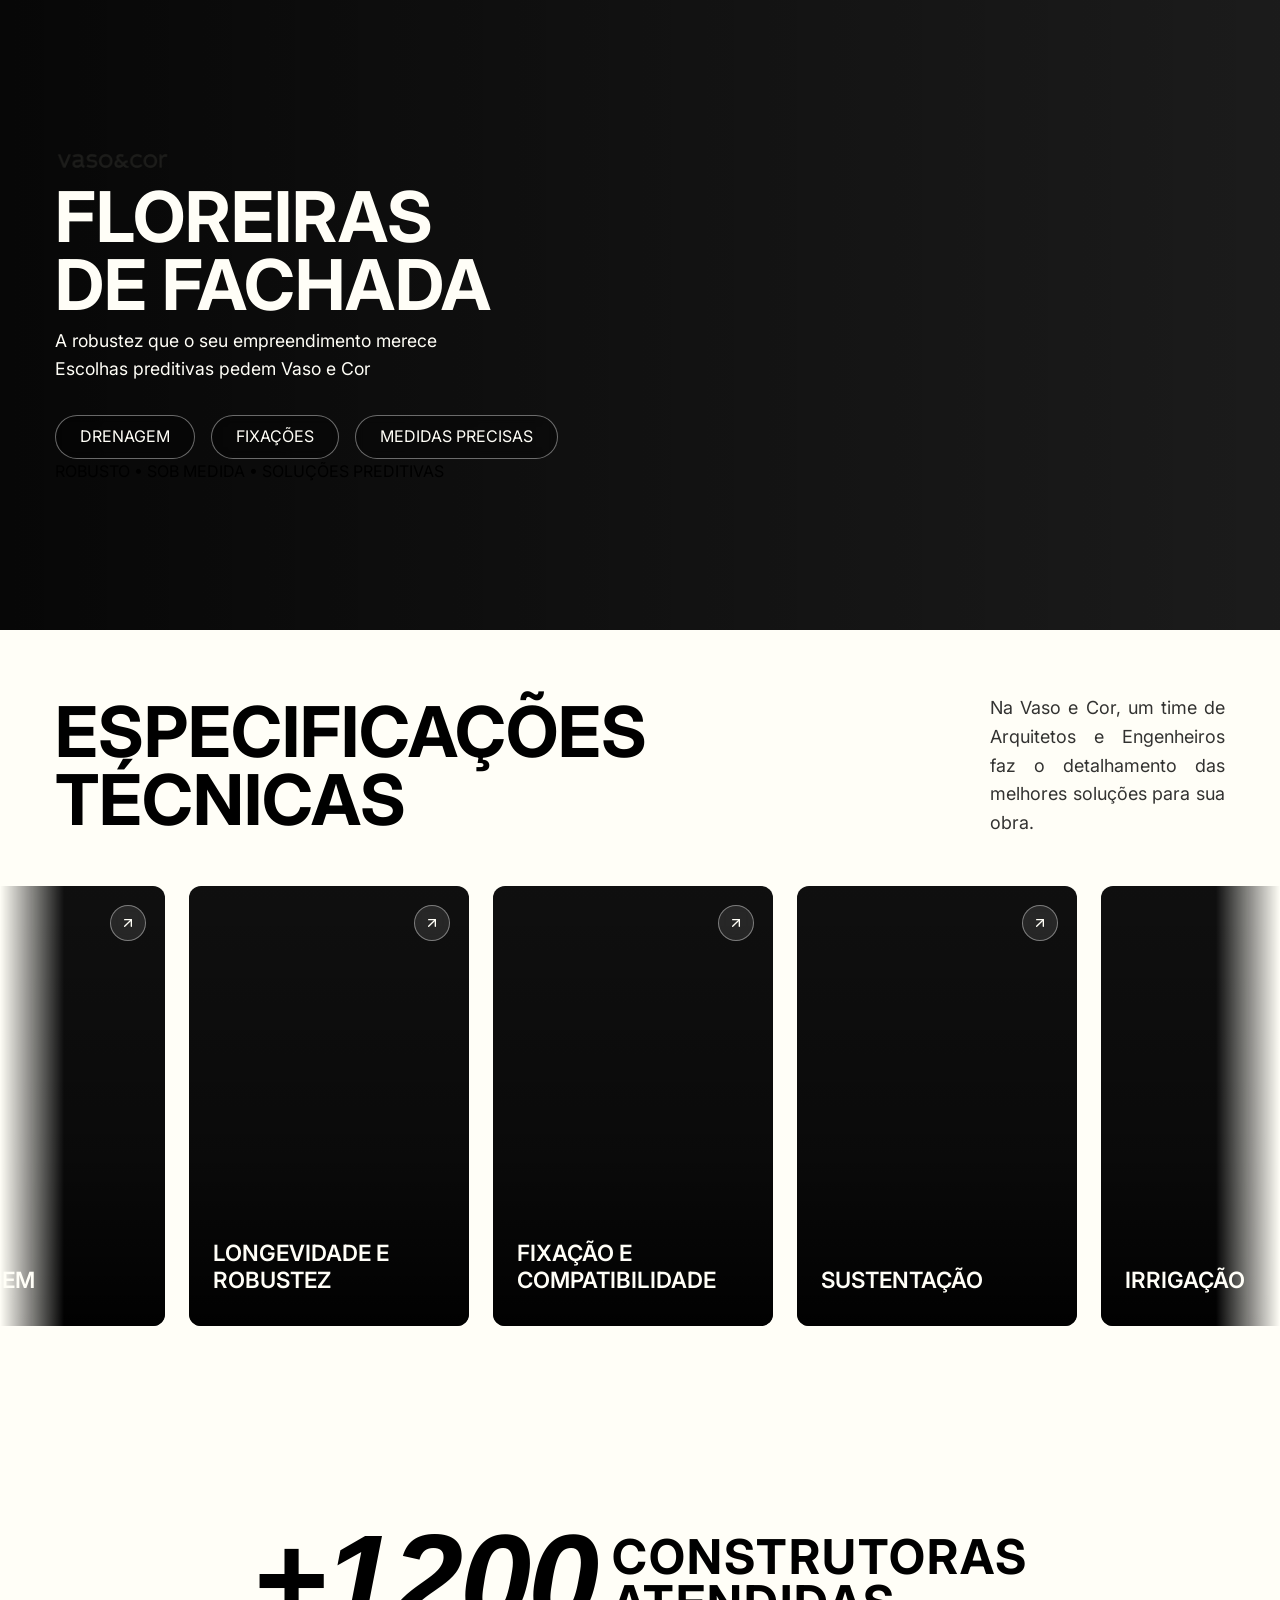
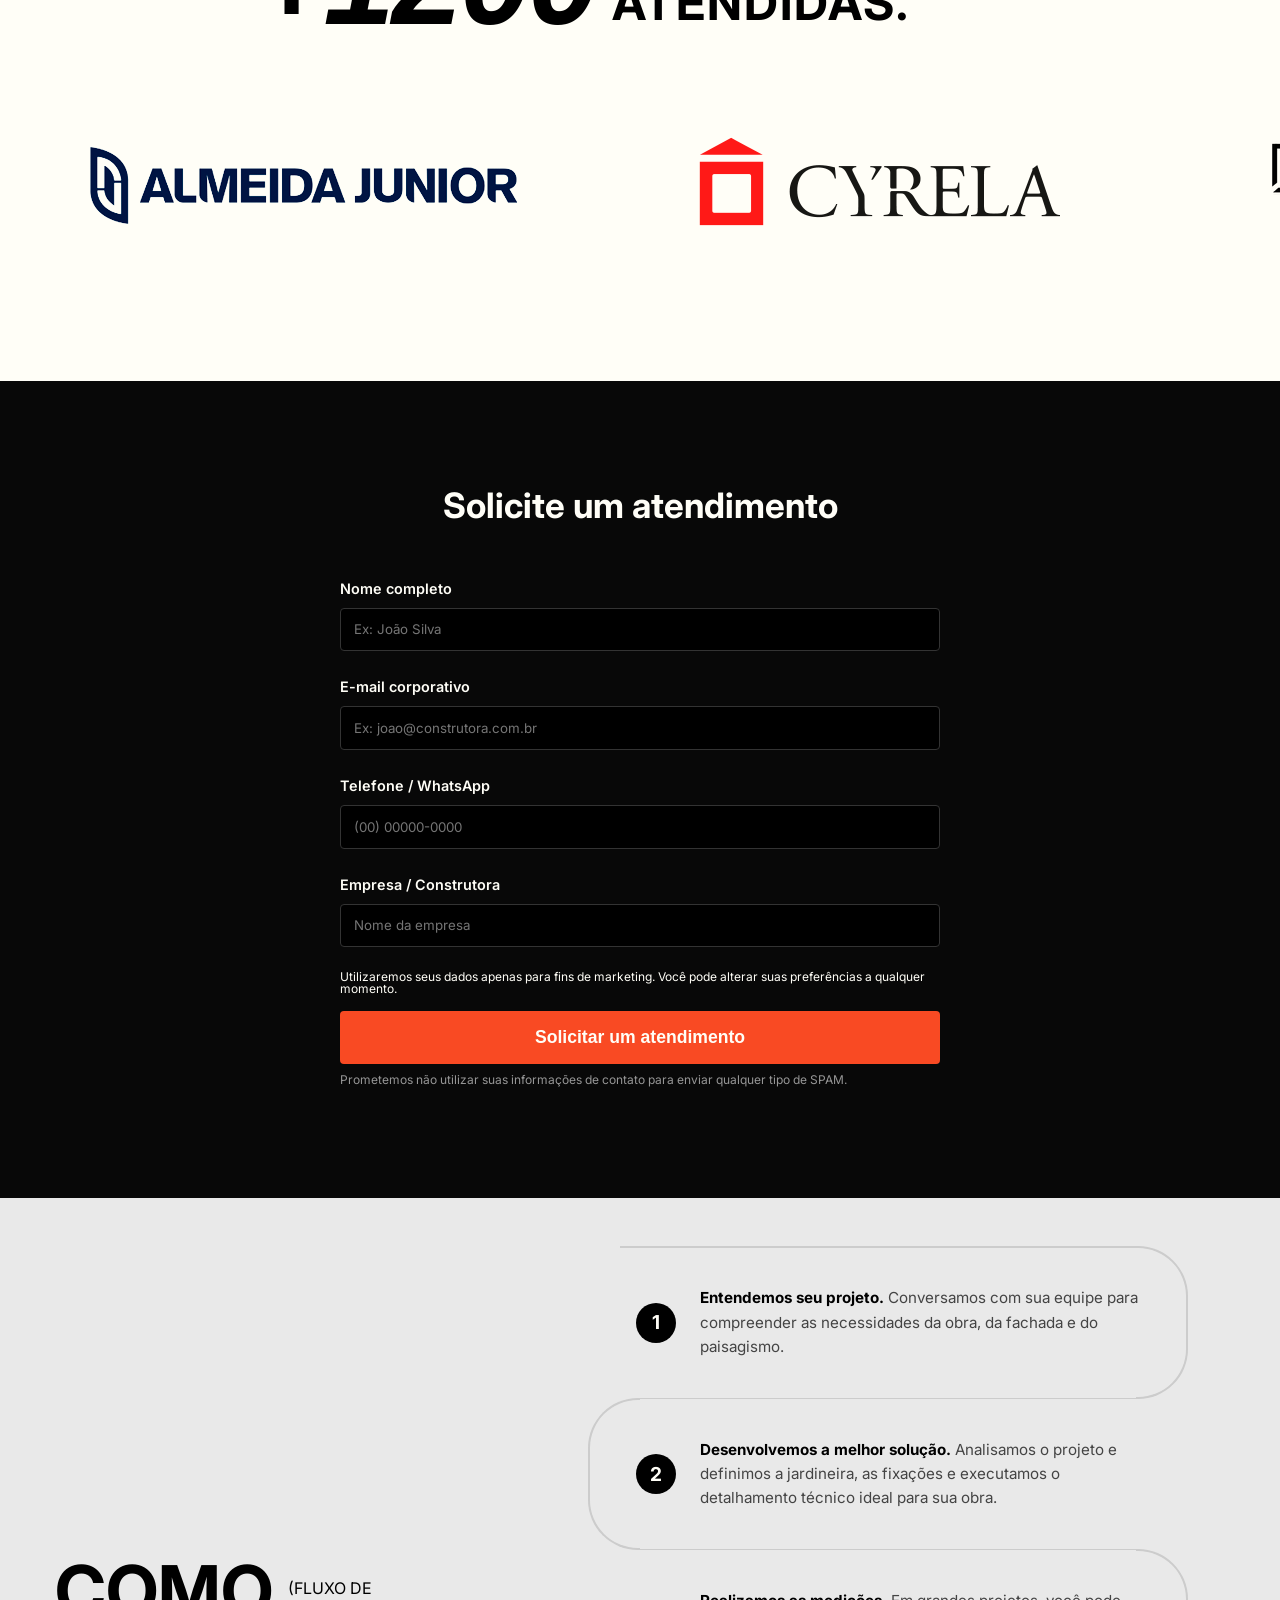
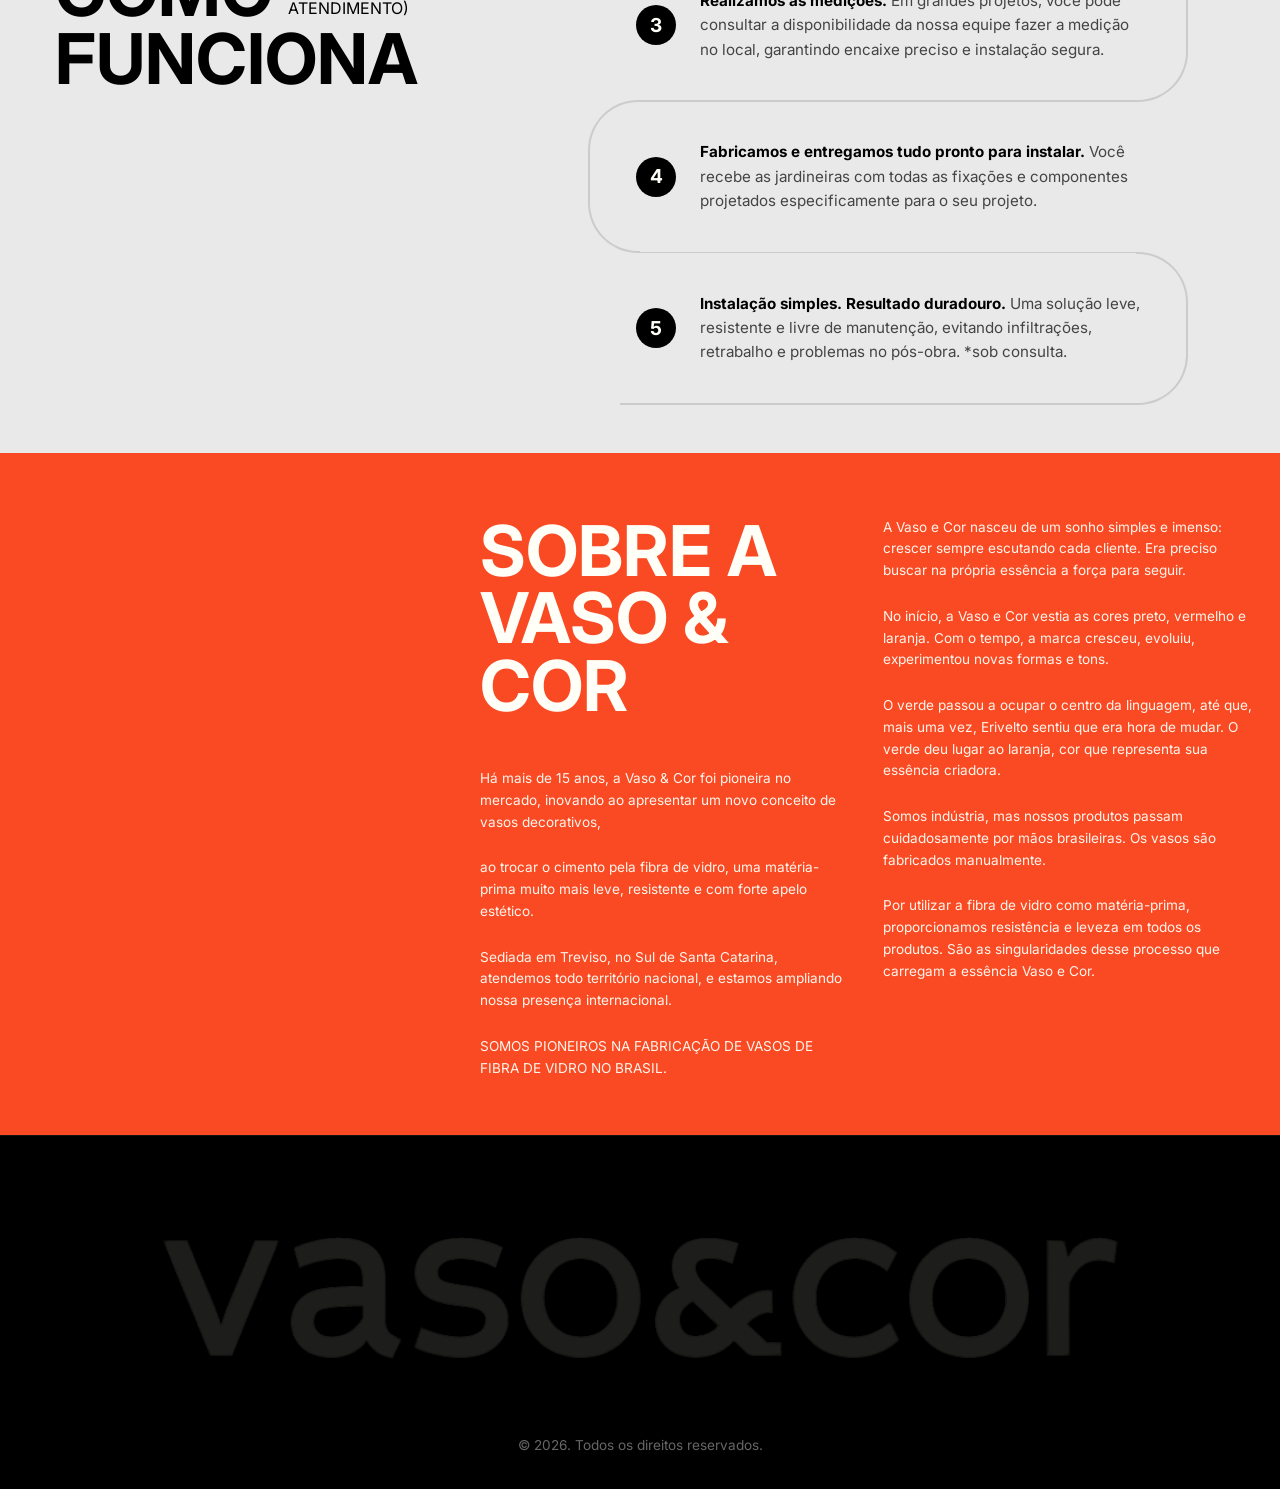
==== commit 3f8450de: "Revise hero section and add social proof Updated the hero section with a new logo and adjusted the h" ====
--- a/index.html
+++ b/index.html
@@ -22,7 +22,8 @@
       <div class="hero-overlay"></div>
       <div class="container hero-content">
         <div class="hero-text">
-          <h1>FLOREIRAS<br />DE <span class="italic">FACHADA</span></h1>
+          <img src="logo-ext.png" alt="Vaso e Cor" class="logo-img" />
+          <h1>FLOREIRAS<br />DE FACHADA</h1>
           <h2>
             A robustez que o seu empreendimento merece<br />Escolhas preditivas
             pedem Vaso e Cor
@@ -32,40 +33,43 @@
             <div class="chip">FIXAÇÕES</div>
             <div class="chip">MEDIDAS PRECISAS</div>
           </div>
-        </div>
-      </div>
-    </section>
-
-    <!-- Logo smaller and elegant -->
-    <div class="logo-section">
-      <div class="container">
-        <img src="logo.png" alt="Vaso e Cor" class="logo-img" />
-      </div>
-    </div>
+          <p class="hero-keywords">
+            ROBUSTO • SOB MEDIDA • SOLUÇÕES PREDITIVAS
+          </p>
+        </div>
+      </div>
+    </section>
 
     <!-- Technical Specs -->
-    <!-- index.html (Substitua a <section class="specs"> atual por esta) -->
     <section class="specs">
       <div class="container">
         <div class="specs-header">
-          <h2 class="section-title">
-            ESPECIFICAÇÕES<br /><span class="italic">TÉCNICAS</span>
-          </h2>
+          <h2 class="section-title">ESPECIFICAÇÕES<br />TÉCNICAS</h2>
           <p class="section-desc">
             Na Vaso e Cor, um time de Arquitetos e Engenheiros faz o
             detalhamento das melhores soluções para sua obra.
           </p>
         </div>
-      </div> <!-- ⚠️ SEGREDO AQUI: Fechamos o .container antes do carrossel começar -->
-
-      <!-- Como está fora do .container, o wrapper assume 100% da tela -->
+      </div>
       <div class="specs-carousel-wrapper" id="specsCarouselWrapper">
         <div class="specs-carousel" id="specsCarousel">
-          
-          <div class="spec-card" style="background-image: url('https://placehold.net/default.svg');">
+          <div
+            class="spec-card"
+            style="
+              background-image: url(&quot;https://placehold.net/default.svg&quot;);
+            "
+          >
             <div class="card-overlay"></div>
             <div class="card-icon">
-              <svg xmlns="http://www.w3.org/2000/svg" viewBox="0 0 24 24" fill="none" stroke="currentColor" stroke-width="2" stroke-linecap="round" stroke-linejoin="round">
+              <svg
+                xmlns="http://www.w3.org/2000/svg"
+                viewBox="0 0 24 24"
+                fill="none"
+                stroke="currentColor"
+                stroke-width="2"
+                stroke-linecap="round"
+                stroke-linejoin="round"
+              >
                 <line x1="7" y1="17" x2="17" y2="7"></line>
                 <polyline points="7 7 17 7 17 17"></polyline>
               </svg>
@@ -74,18 +78,37 @@
               <h3>DRENAGEM</h3>
               <div class="card-details">
                 <ul>
-                  <li>Mangueira flexível ou Mangueira PEX de 25mm ou de 20mm (drenagem lateral)</li>
+                  <li>
+                    Mangueira flexível ou Mangueira PEX de 25mm ou de 20mm
+                    (drenagem lateral)
+                  </li>
                   <li>Mangueira rígida com drenagem lateral</li>
                 </ul>
-                <p class="note">*TODAS AS SOLUÇÕES SÃO ENVIADAS COM A SOLUÇÃO COMPLETA E SOBRA DE MANG. DE 40CM.</p>
-              </div>
-            </div>
-          </div>
-
-          <div class="spec-card" style="background-image: url('https://placehold.net/default.svg');">
+                <p class="note">
+                  *TODAS AS SOLUÇÕES SÃO ENVIADAS COM A SOLUÇÃO COMPLETA E SOBRA
+                  DE MANG. DE 40CM.
+                </p>
+              </div>
+            </div>
+          </div>
+
+          <div
+            class="spec-card"
+            style="
+              background-image: url(&quot;https://placehold.net/default.svg&quot;);
+            "
+          >
             <div class="card-overlay"></div>
             <div class="card-icon">
-              <svg xmlns="http://www.w3.org/2000/svg" viewBox="0 0 24 24" fill="none" stroke="currentColor" stroke-width="2" stroke-linecap="round" stroke-linejoin="round">
+              <svg
+                xmlns="http://www.w3.org/2000/svg"
+                viewBox="0 0 24 24"
+                fill="none"
+                stroke="currentColor"
+                stroke-width="2"
+                stroke-linecap="round"
+                stroke-linejoin="round"
+              >
                 <line x1="7" y1="17" x2="17" y2="7"></line>
                 <polyline points="7 7 17 7 17 17"></polyline>
               </svg>
@@ -95,17 +118,32 @@
               <div class="card-details">
                 <ul>
                   <li>Garantia de 10 anos na estrutura das floreiras</li>
-                  <li>Reforço estrutural em aço (maior resistência mecânica)</li>
+                  <li>
+                    Reforço estrutural em aço (maior resistência mecânica)
+                  </li>
                   <li>7mm em média de espessura de fibra de vidro</li>
                 </ul>
               </div>
             </div>
           </div>
 
-          <div class="spec-card" style="background-image: url('https://placehold.net/default.svg');">
+          <div
+            class="spec-card"
+            style="
+              background-image: url(&quot;https://placehold.net/default.svg&quot;);
+            "
+          >
             <div class="card-overlay"></div>
             <div class="card-icon">
-              <svg xmlns="http://www.w3.org/2000/svg" viewBox="0 0 24 24" fill="none" stroke="currentColor" stroke-width="2" stroke-linecap="round" stroke-linejoin="round">
+              <svg
+                xmlns="http://www.w3.org/2000/svg"
+                viewBox="0 0 24 24"
+                fill="none"
+                stroke="currentColor"
+                stroke-width="2"
+                stroke-linecap="round"
+                stroke-linejoin="round"
+              >
                 <line x1="7" y1="17" x2="17" y2="7"></line>
                 <polyline points="7 7 17 7 17 17"></polyline>
               </svg>
@@ -123,10 +161,23 @@
             </div>
           </div>
 
-          <div class="spec-card" style="background-image: url('https://placehold.net/default.svg');">
+          <div
+            class="spec-card"
+            style="
+              background-image: url(&quot;https://placehold.net/default.svg&quot;);
+            "
+          >
             <div class="card-overlay"></div>
             <div class="card-icon">
-              <svg xmlns="http://www.w3.org/2000/svg" viewBox="0 0 24 24" fill="none" stroke="currentColor" stroke-width="2" stroke-linecap="round" stroke-linejoin="round">
+              <svg
+                xmlns="http://www.w3.org/2000/svg"
+                viewBox="0 0 24 24"
+                fill="none"
+                stroke="currentColor"
+                stroke-width="2"
+                stroke-linecap="round"
+                stroke-linejoin="round"
+              >
                 <line x1="7" y1="17" x2="17" y2="7"></line>
                 <polyline points="7 7 17 7 17 17"></polyline>
               </svg>
@@ -143,10 +194,23 @@
             </div>
           </div>
 
-          <div class="spec-card" style="background-image: url('https://placehold.net/default.svg');">
+          <div
+            class="spec-card"
+            style="
+              background-image: url(&quot;https://placehold.net/default.svg&quot;);
+            "
+          >
             <div class="card-overlay"></div>
             <div class="card-icon">
-              <svg xmlns="http://www.w3.org/2000/svg" viewBox="0 0 24 24" fill="none" stroke="currentColor" stroke-width="2" stroke-linecap="round" stroke-linejoin="round">
+              <svg
+                xmlns="http://www.w3.org/2000/svg"
+                viewBox="0 0 24 24"
+                fill="none"
+                stroke="currentColor"
+                stroke-width="2"
+                stroke-linecap="round"
+                stroke-linejoin="round"
+              >
                 <line x1="7" y1="17" x2="17" y2="7"></line>
                 <polyline points="7 7 17 7 17 17"></polyline>
               </svg>
@@ -160,7 +224,117 @@
               </div>
             </div>
           </div>
-
+        </div>
+      </div>
+    </section>
+
+    <!-- Social Proof -->
+    <section class="social-proof">
+      <div class="container">
+        <div class="social-title-flex">
+          <span class="social-number">+1200</span>
+          <span class="social-text">CONSTRUTORAS<br />ATENDIDAS.</span>
+        </div>
+      </div>
+      <div class="marquee-wrapper">
+        <div class="marquee">
+          <div class="logo-item">
+            <img src="logo-almeida.png" alt="Almeida Junior" />
+          </div>
+          <div class="logo-item">
+            <img src="logo-cyrela.png" alt="Cyrela" />
+          </div>
+          <div class="logo-item">
+            <img src="logo-dimas.png" alt="Logo Dimas" />
+          </div>
+          <div class="logo-item">
+            <img src="logo-multiplan.png" alt="Multiplan" />
+          </div>
+          <div class="logo-item">
+            <img src="logo-plaenge.png" alt="Plaenge" />
+          </div>
+          <div class="logo-item">
+            <img src="logo-notre.png" alt="Le Nôtre" />
+          </div>
+          <!-- duplicated for infinite loop -->
+          <div class="logo-item">
+            <img src="logo-almeida.png" alt="Almeida Junior" />
+          </div>
+          <div class="logo-item">
+            <img src="logo-cyrela.png" alt="Cyrela" />
+          </div>
+          <div class="logo-item">
+            <img src="logo-dimas.png" alt="Logo Dimas" />
+          </div>
+          <div class="logo-item">
+            <img src="logo-multiplan.png" alt="Multiplan" />
+          </div>
+          <div class="logo-item">
+            <img src="logo-plaenge.png" alt="Plaenge" />
+          </div>
+          <div class="logo-item">
+            <img src="logo-notre.png" alt="Le Nôtre" />
+          </div>
+        </div>
+      </div>
+    </section>
+
+    <!-- Lead Form -->
+    <section class="form-section section-dark" id="contato">
+      <div class="container form-container">
+        <div class="form-wrapper">
+          <h2>Solicite um atendimento</h2>
+          <form class="lead-form" id="contactForm">
+            <div class="input-group">
+              <label for="name">Nome completo</label>
+              <input
+                type="text"
+                id="name"
+                required
+                placeholder="Ex: João Silva"
+              />
+            </div>
+            <div class="input-group">
+              <label for="email">E-mail corporativo</label>
+              <input
+                type="email"
+                id="email"
+                required
+                placeholder="Ex: joao@construtora.com.br"
+              />
+            </div>
+            <div class="input-group">
+              <label for="phone">Telefone / WhatsApp</label>
+              <input
+                type="tel"
+                id="phone"
+                required
+                placeholder="(00) 00000-0000"
+              />
+            </div>
+            <div class="input-group">
+              <label for="company">Empresa / Construtora</label>
+              <input
+                type="text"
+                id="company"
+                required
+                placeholder="Nome da empresa"
+              />
+            </div>
+            <p class="form-dados">
+              Utilizaremos seus dados apenas para fins de marketing. Você pode
+              alterar suas preferências a qualquer momento.
+            </p>
+            <button type="submit" class="btn-submit">
+              Solicitar um atendimento
+            </button>
+
+            <p class="form-spam">
+              Prometemos não utilizar suas informações de contato para enviar
+              qualquer tipo de SPAM.
+            </p>
+            <div class="form-message" id="formMessage"></div>
+          </form>
         </div>
       </div>
     </section>
@@ -170,11 +344,7 @@
       <div class="container">
         <div class="jornada-header text-left">
           <h2>
-            <span class="italic"
-              >COMO
-              <span class="fluxo-inline"
-                >(fluxo de<br />atendimento)</span
-              ></span
+            COMO <span class="fluxo-inline">(fluxo de<br />atendimento)</span
             ><br />FUNCIONA
           </h2>
         </div>
@@ -223,33 +393,6 @@
               <span class="note">*sob consulta.</span>
             </div>
           </div>
-        </div>
-      </div>
-    </section>
-
-    <!-- Social Proof -->
-    <section class="social-proof">
-      <div class="container">
-        <div class="social-title-flex">
-          <span class="social-number">+1200</span>
-          <span class="social-text">CONSTRUTORAS<br />ATENDIDAS.</span>
-        </div>
-      </div>
-      <div class="marquee-wrapper">
-        <div class="marquee">
-          <div class="logo-item">ALMEIDA JUNIOR</div>
-          <div class="logo-item">CYRELA</div>
-          <div class="logo-item">DIMAS</div>
-          <div class="logo-item">MULTIPLAN</div>
-          <div class="logo-item">PLAENGE</div>
-          <div class="logo-item">LE NÔTRE</div>
-          <!-- duplicated for infinite loop -->
-          <div class="logo-item">ALMEIDA JUNIOR</div>
-          <div class="logo-item">CYRELA</div>
-          <div class="logo-item">DIMAS</div>
-          <div class="logo-item">MULTIPLAN</div>
-          <div class="logo-item">PLAENGE</div>
-          <div class="logo-item">LE NÔTRE</div>
         </div>
       </div>
     </section>
@@ -318,69 +461,9 @@
       </div>
     </section>
 
-    <!-- Lead Form -->
-    <section class="form-section section-dark">
-      <div class="container form-container">
-        <div class="form-wrapper">
-          <h2>Solicite um atendimento</h2>
-          <form class="lead-form" id="contactForm">
-            <div class="input-group">
-              <label for="name">Nome completo</label>
-              <input
-                type="text"
-                id="name"
-                required
-                placeholder="Ex: João Silva"
-              />
-            </div>
-            <div class="input-group">
-              <label for="email">E-mail corporativo</label>
-              <input
-                type="email"
-                id="email"
-                required
-                placeholder="Ex: joao@construtora.com.br"
-              />
-            </div>
-            <div class="input-group">
-              <label for="phone">Telefone / WhatsApp</label>
-              <input
-                type="tel"
-                id="phone"
-                required
-                placeholder="(00) 00000-0000"
-              />
-            </div>
-            <div class="input-group">
-              <label for="company">Empresa / Construtora</label>
-              <input
-                type="text"
-                id="company"
-                required
-                placeholder="Nome da empresa"
-              />
-            </div>
-            <p class="form-dados">
-              Utilizaremos seus dados apenas para fins de marketing. Você pode
-              alterar suas preferências a qualquer momento.
-            </p>
-            <button type="submit" class="btn-submit">
-              Solicitar um atendimento
-            </button>
-
-            <p class="form-spam">
-              Prometemos não utilizar suas informações de contato para enviar
-              qualquer tipo de SPAM.
-            </p>
-            <img src="logo.png" alt="Vaso e Cor" class="logo-img-form" />
-            <div class="form-message" id="formMessage"></div>
-          </form>
-        </div>
-      </div>
-    </section>
-
     <footer class="footer">
       <div class="container">
+        <img src="logo-ext.png" alt="Vaso e Cor" class="logo-img-footer" />
         <p>&copy; 2026. Todos os direitos reservados.</p>
       </div>
     </footer>
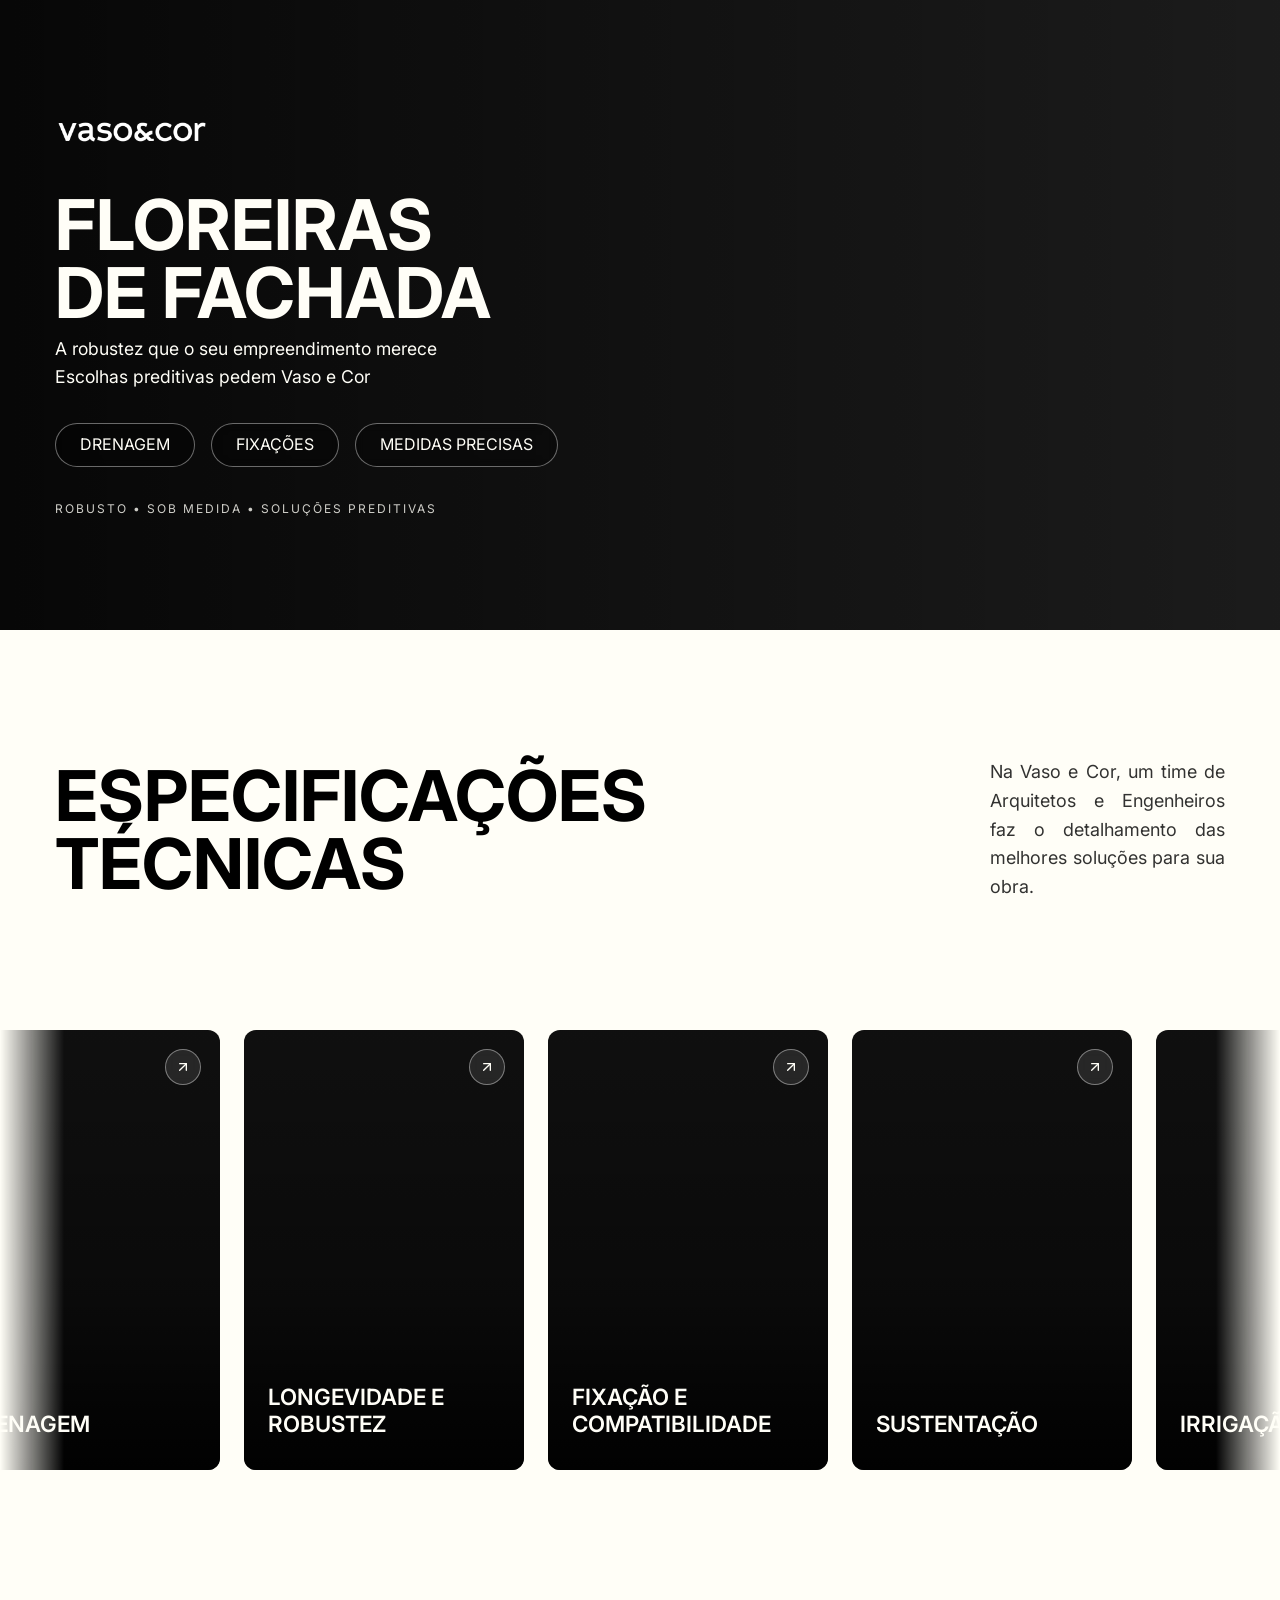
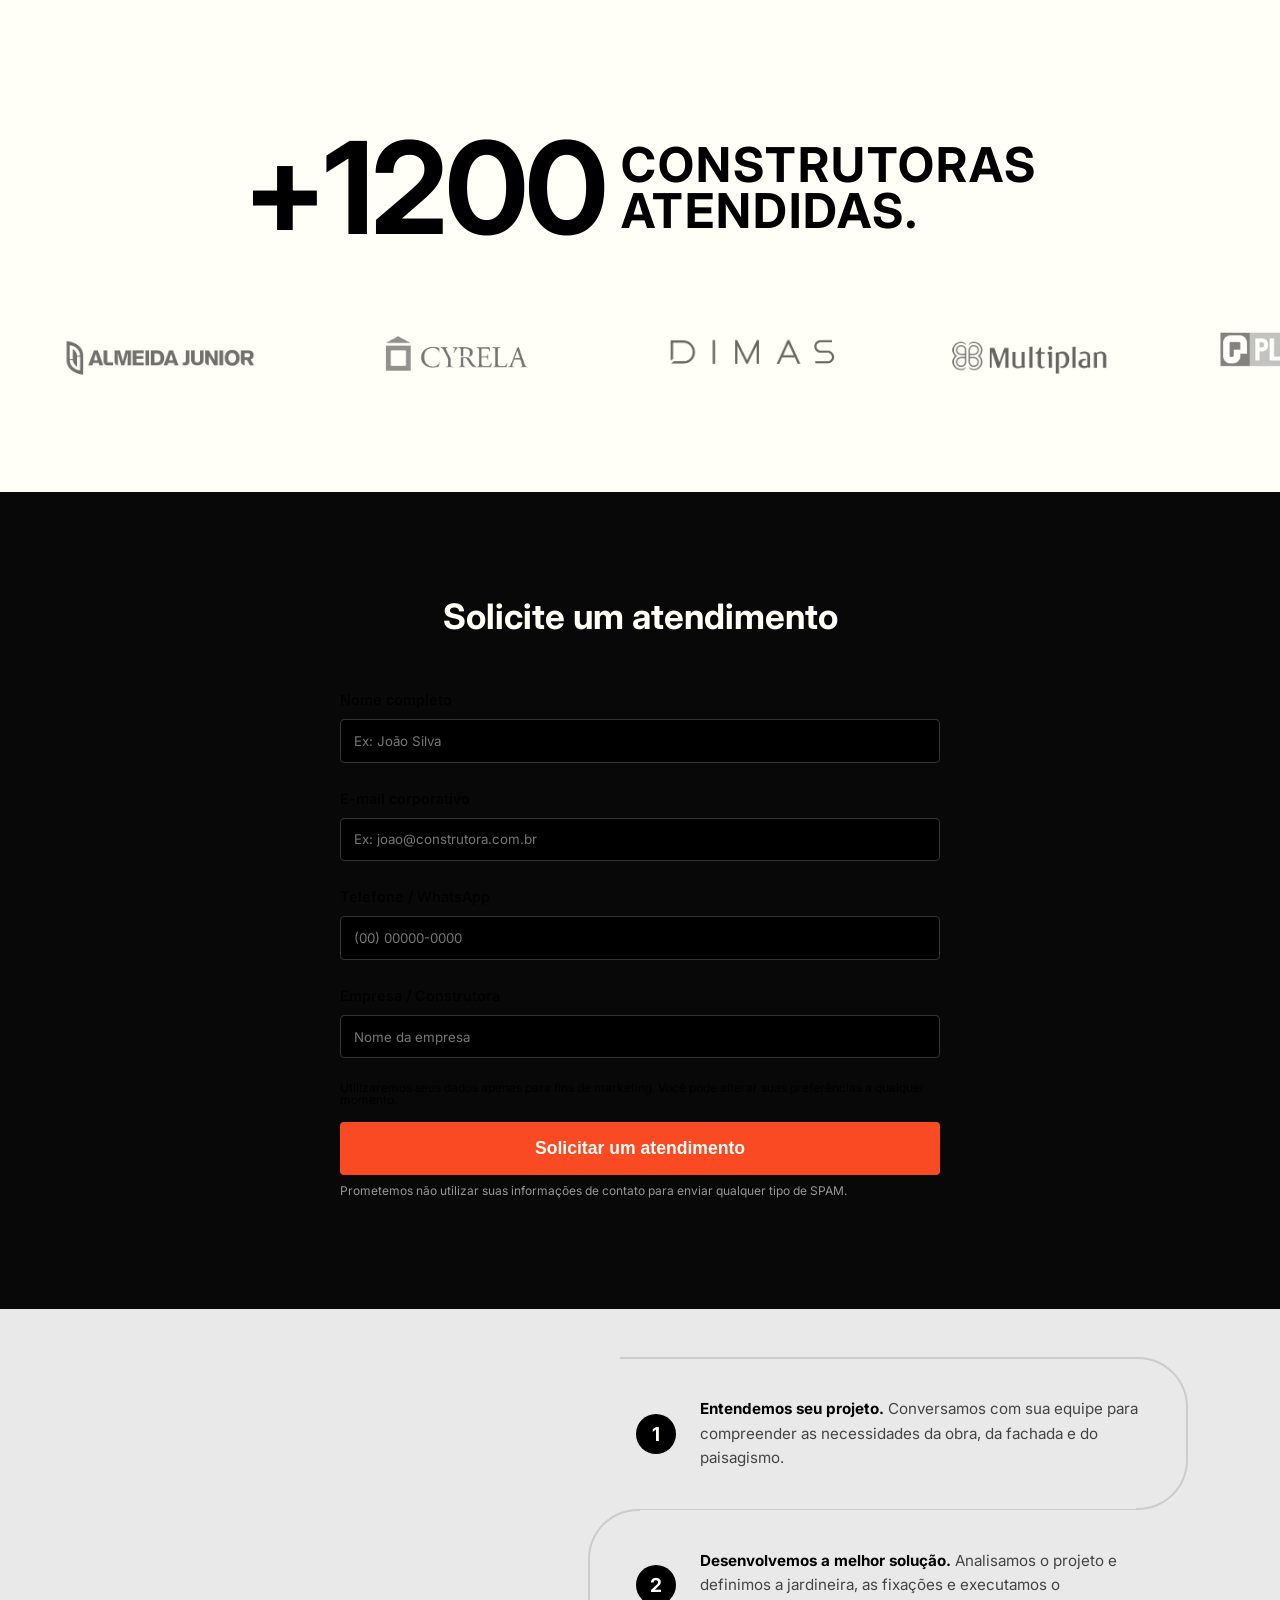
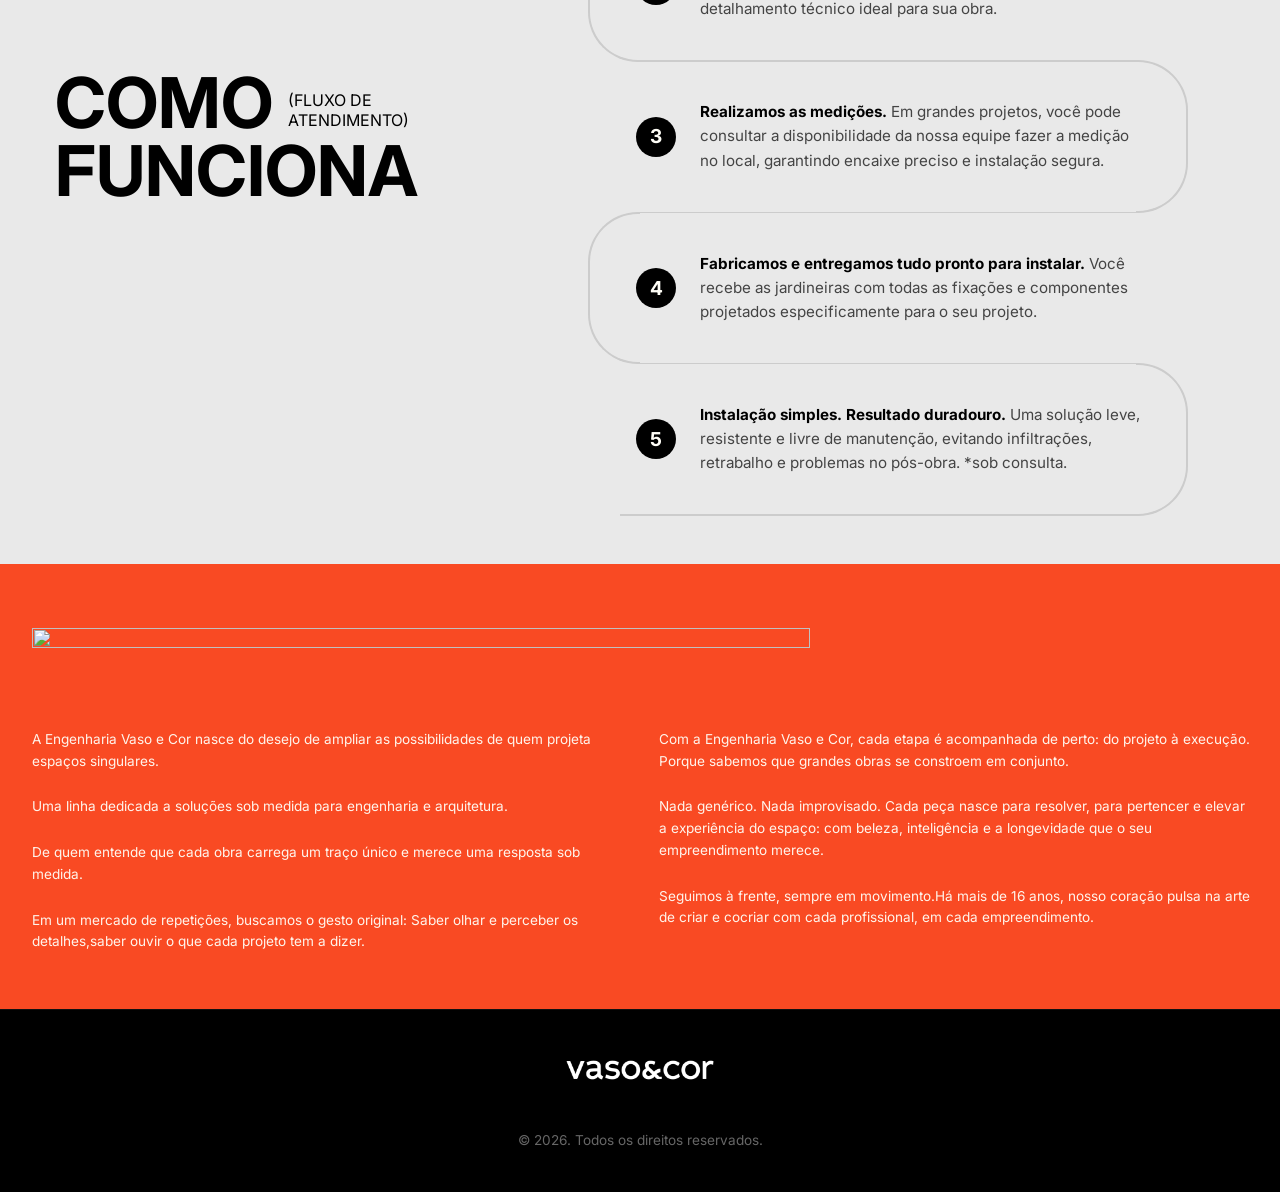
==== commit f8a6a823: "Refactor lead form and update about section content Updated the lead form section and modified the a" ====
--- a/index.html
+++ b/index.html
@@ -280,7 +280,7 @@
     </section>
 
     <!-- Lead Form -->
-    <section class="form-section section-dark" id="contato">
+    <section class="form-section" id="contato">
       <div class="container form-container">
         <div class="form-wrapper">
           <h2>Solicite um atendimento</h2>
@@ -399,61 +399,78 @@
 
     <!-- About -->
     <section class="about section-orange">
+      <svg width="0" height="0" style="position: absolute">
+        <defs>
+          <clipPath
+            id="rounded-diagonal-clip"
+            clipPathUnits="objectBoundingBox"
+          >
+            <path
+              d="M 0,0 
+                     L 0.45,0 
+                     C 0.58,0 0.65,0.03 0.72,0.12 
+                     L 0.92,0.38 
+                     C 0.98,0.46 1,0.55 1,0.70 
+                     L 1,1 
+                     L 0,1 Z"
+            ></path>
+          </clipPath>
+        </defs>
+      </svg>
       <div class="container about-grid">
-        <div
-          class="about-image"
-          style="
-            background-image: url(&quot;https://placehold.net/default.svg&quot;);
-          "
-        ></div>
+        <div class="about-image-wrapper">
+          <div
+            class="about-image"
+            style="
+              background-image: url(&quot;https://placehold.net/default.svg&quot;);
+            "
+          ></div>
+        </div>
         <div class="about-content">
+          <div class="about-header">
+            <img
+              src="https://vasoecor.com.br/wp-content/themes/VasoECorTheme/icons/vector-titulo.svg"
+              width="778px"
+              height="53px"
+              alt=""
+              class="content-img"
+            />
+          </div>
           <div class="about-text-columns">
             <div class="col">
-              <div class="about-header">
-                <h2>SOBRE A<br />VASO & COR</h2>
-              </div>
-              <p>
-                Há mais de 15 anos, a Vaso & Cor foi pioneira no mercado,
-                inovando ao apresentar um novo conceito de vasos decorativos,
-              </p>
-              <p>
-                ao trocar o cimento pela fibra de vidro, uma matéria-prima muito
-                mais leve, resistente e com forte apelo estético.
-              </p>
-              <p>
-                Sediada em Treviso, no Sul de Santa Catarina, atendemos todo
-                território nacional, e estamos ampliando nossa presença
-                internacional.
-              </p>
-              <p>
-                SOMOS PIONEIROS NA FABRICAÇÃO DE VASOS DE FIBRA DE VIDRO NO
-                BRASIL.
+              <p>
+                A Engenharia Vaso e Cor nasce do desejo de ampliar as
+                possibilidades de quem projeta espaços singulares.
+              </p>
+              <p>
+                Uma linha dedicada a soluções sob medida para engenharia e
+                arquitetura.
+              </p>
+              <p>
+                De quem entende que cada obra carrega um traço único e merece
+                uma resposta sob medida.
+              </p>
+              <p>
+                Em um mercado de repetições, buscamos o gesto original: Saber
+                olhar e perceber os detalhes,saber ouvir o que cada projeto tem
+                a dizer.
               </p>
             </div>
             <div class="col">
               <p>
-                A Vaso e Cor nasceu de um sonho simples e imenso: crescer sempre
-                escutando cada cliente. Era preciso buscar na própria essência a
-                força para seguir.
-              </p>
-              <p>
-                No início, a Vaso e Cor vestia as cores preto, vermelho e
-                laranja. Com o tempo, a marca cresceu, evoluiu, experimentou
-                novas formas e tons.
-              </p>
-              <p>
-                O verde passou a ocupar o centro da linguagem, até que, mais uma
-                vez, Erivelto sentiu que era hora de mudar. O verde deu lugar ao
-                laranja, cor que representa sua essência criadora.
-              </p>
-              <p>
-                Somos indústria, mas nossos produtos passam cuidadosamente por
-                mãos brasileiras. Os vasos são fabricados manualmente.
-              </p>
-              <p>
-                Por utilizar a fibra de vidro como matéria-prima, proporcionamos
-                resistência e leveza em todos os produtos. São as singularidades
-                desse processo que carregam a essência Vaso e Cor.
+                Com a Engenharia Vaso e Cor, cada etapa é acompanhada de perto:
+                do projeto à execução. Porque sabemos que grandes obras se
+                constroem em conjunto.
+              </p>
+              <p>
+                Nada genérico. Nada improvisado. Cada peça nasce para resolver,
+                para pertencer e elevar a experiência do espaço: com beleza,
+                inteligência e a longevidade que o seu empreendimento merece.
+              </p>
+              <p>
+                Seguimos à frente, sempre em movimento.Há mais de 16 anos, nosso
+                coração pulsa na arte de criar e cocriar com cada profissional,
+                em cada empreendimento.
               </p>
             </div>
           </div>
--- a/styles.css
+++ b/styles.css
@@ -65,18 +65,23 @@
   text-align: center;
   background-color: var(--cream);
 }
+
 .logo-img {
-  height: 30px;
+  height: 40px;
   width: auto;
-}
+  margin-bottom: 32px;
+  filter: brightness(0) invert(1);
+}
+
 .logo-img-white {
   height: 30px;
   filter: brightness(0) invert(1);
 }
-.logo-img-form {
-  height: 25px;
+
+.logo-img-footer {
+  height: 40px;
   filter: brightness(0) invert(1);
-  margin: 0 auto 1.5rem auto;
+  margin: 0 auto 40px auto;
   display: block;
 }
 
@@ -120,9 +125,6 @@
   margin-bottom: 2rem;
   max-width: 500px;
 }
-.hero-text h1 span.italic {
-  font-style: italic;
-}
 .hero-chips {
   display: flex;
   gap: 1rem;
@@ -138,9 +140,19 @@
   backdrop-filter: blur(5px);
 }
 
+.hero-keywords {
+  margin-top: 2rem;
+  color: var(--cream);
+  font-size: 0.75rem;
+  font-weight: 400;
+  letter-spacing: 2px;
+  text-transform: uppercase;
+  opacity: 0.8;
+}
+
 /* Specs Section */
 .specs {
-  padding: 4rem 0;
+  padding: 8rem 0;
   background-color: var(--cream);
 }
 
@@ -152,13 +164,8 @@
   display: flex;
   justify-content: space-between;
   align-items: center;
-  margin-bottom: 3rem;
+  margin-bottom: 8rem;
   gap: 2rem;
-}
-
-.specs-header h2 span.italic {
-  margin-left: -8px;
-  font-style: italic;
 }
 
 .section-title {
@@ -177,11 +184,10 @@
 }
 
 .specs-carousel-wrapper {
-  width: 100%; /* Garante preenchimento total */
+  width: 100%;
   overflow-x: hidden;
   position: relative;
   padding-bottom: 2rem;
-  /* Máscara de degrade nas laterais agora aplicada nos cantos da tela toda */
   -webkit-mask-image: linear-gradient(
     to right,
     transparent 0%,
@@ -202,7 +208,6 @@
   display: flex;
   gap: 1.5rem;
   transition: transform 0.5s ease;
-  /* Adiciona um padding nas laterais para que os cards não encostem de forma dura na tela quando renderizados */
   padding: 0 1.5rem;
 }
 
@@ -365,11 +370,6 @@
   margin: 0;
 }
 
-.jornada-header h2 span.italic {
-  margin-left: -8px;
-  font-style: italic;
-}
-
 /* Snake Timeline CSS */
 .snake-timeline {
   display: flex;
@@ -490,7 +490,6 @@
   line-height: 0.97;
   letter-spacing: -3px;
   color: var(--black);
-  font-style: italic;
 }
 .social-text {
   font-size: clamp(3rem, 2vw, 1.5rem);
@@ -517,11 +516,26 @@
   animation-play-state: paused;
 }
 .marquee .logo-item {
-  font-family: "Inter", sans-serif;
-  font-size: 1.2rem;
-  font-weight: 700;
-  color: #888;
-  letter-spacing: 1.5px;
+  display: flex;
+  align-items: center;
+  justify-content: center;
+}
+
+.marquee .logo-item img {
+  height: 50px; /* Ajuste a altura conforme a necessidade das suas logos */
+  width: auto;
+  object-fit: contain;
+  filter: grayscale(100%);
+  opacity: 0.6;
+  transition:
+    filter 0.3s ease,
+    opacity 0.3s ease;
+  cursor: pointer;
+}
+
+.marquee .logo-item:hover img {
+  filter: grayscale(0%);
+  opacity: 1;
 }
 
 @keyframes marquee {
@@ -671,7 +685,7 @@
   background-color: #000;
   color: #666;
   text-align: center;
-  padding: 2rem 0;
+  padding: 2.5rem 0;
   font-size: 0.85rem;
   border-top: 1px solid #111;
 }
@@ -686,7 +700,7 @@
     gap: 3rem;
   }
   .jornada-header {
-    text-align: center;
+    text-align: left;
     margin-bottom: 2rem;
   }
   .about-grid {
@@ -726,38 +740,46 @@
   /* Hero */
   .hero {
     min-height: auto;
-    padding: 6rem 0;
     background-attachment: scroll;
   }
   .hero-content {
-    text-align: center;
+    text-align: left;
     display: flex;
     flex-direction: column;
-    align-items: center;
+    align-items: flex-start;
     width: 100%;
   }
   .hero-text h1,
   .section-title,
   .jornada-header h2,
   .about-header h2 {
-    font-size: clamp(1.8rem, 7vw, 2.5rem) !important;
+    font-size: clamp(2.3rem, 7vw, 2.5rem) !important;
     line-height: 1.15;
     word-break: break-word;
     hyphens: auto;
   }
   .hero-text h2 {
-    font-size: 1rem;
+    font-size: 0.9rem;
     margin-bottom: 2rem;
     max-width: 100%;
-    text-align: center;
+    text-align: left;
   }
   .hero-chips {
-    justify-content: center;
+    justify-content: flex-start;
     gap: 0.8rem;
   }
   .hero-chips .chip {
-    font-size: 0.85rem;
-    padding: 0.5rem 1.2rem;
+    font-size: 0.68rem;
+    padding: 0.5rem 0.8rem;
+  }
+  .hero-keywords {
+    margin-top: 2rem;
+    color: var(--cream);
+    font-size: 0.61rem;
+    font-weight: 400;
+    letter-spacing: 2px;
+    text-transform: uppercase;
+    opacity: 0.8;
   }
 
   /* Specs */
@@ -766,13 +788,14 @@
   }
   .specs-header {
     flex-direction: column;
-    align-items: center;
-    text-align: center;
+    align-items: flex-start;
+    text-align: left;
+    margin-bottom: 4rem;
     gap: 1.5rem;
   }
   .section-desc {
     max-width: 100%;
-    text-align: center;
+    text-align: justify;
     font-size: 1rem;
   }
   .specs-carousel-wrapper {
@@ -800,7 +823,7 @@
     padding: 1rem;
   }
   .card-content h3 {
-    font-size: 0.95rem;
+    font-size: 0.85rem;
     word-wrap: break-word;
   }
   .card-details ul li {
@@ -826,6 +849,7 @@
   /* Timeline becomes Cards */
   .how-it-works .container {
     gap: 2rem;
+    padding-top: 6rem;
   }
   .snake-timeline {
     border: none;
@@ -843,6 +867,14 @@
     flex-direction: column;
     align-items: flex-start;
   }
+  .fluxo-inline {
+    font-size: 0.75rem;
+    font-weight: 400;
+    vertical-align: middle;
+    line-height: normal;
+    display: inline-block;
+    text-transform: uppercase;
+  }
   .snake-item::before,
   .snake-item::after,
   .snake-item .snake-content::after {
@@ -865,9 +897,9 @@
     padding: 4rem 0;
   }
   .social-title-flex {
-    flex-direction: column;
-    text-align: center;
-    gap: 0.5rem;
+    display: flex;
+    align-items: center;
+    justify-content: flex-start;
     margin-bottom: 3rem;
   }
   .social-number {
@@ -899,8 +931,8 @@
     width: 100%;
   }
   .about-header {
-    justify-content: center;
-    text-align: center;
+    justify-content: flex-start;
+    text-align: left;
   }
   .about-text-columns {
     grid-template-columns: 1fr;
@@ -920,7 +952,7 @@
     max-width: 100%;
   }
   .form-wrapper h2 {
-    font-size: 1.8rem;
+    font-size: 1.7rem;
   }
   .input-group input {
     padding: 0.9rem;
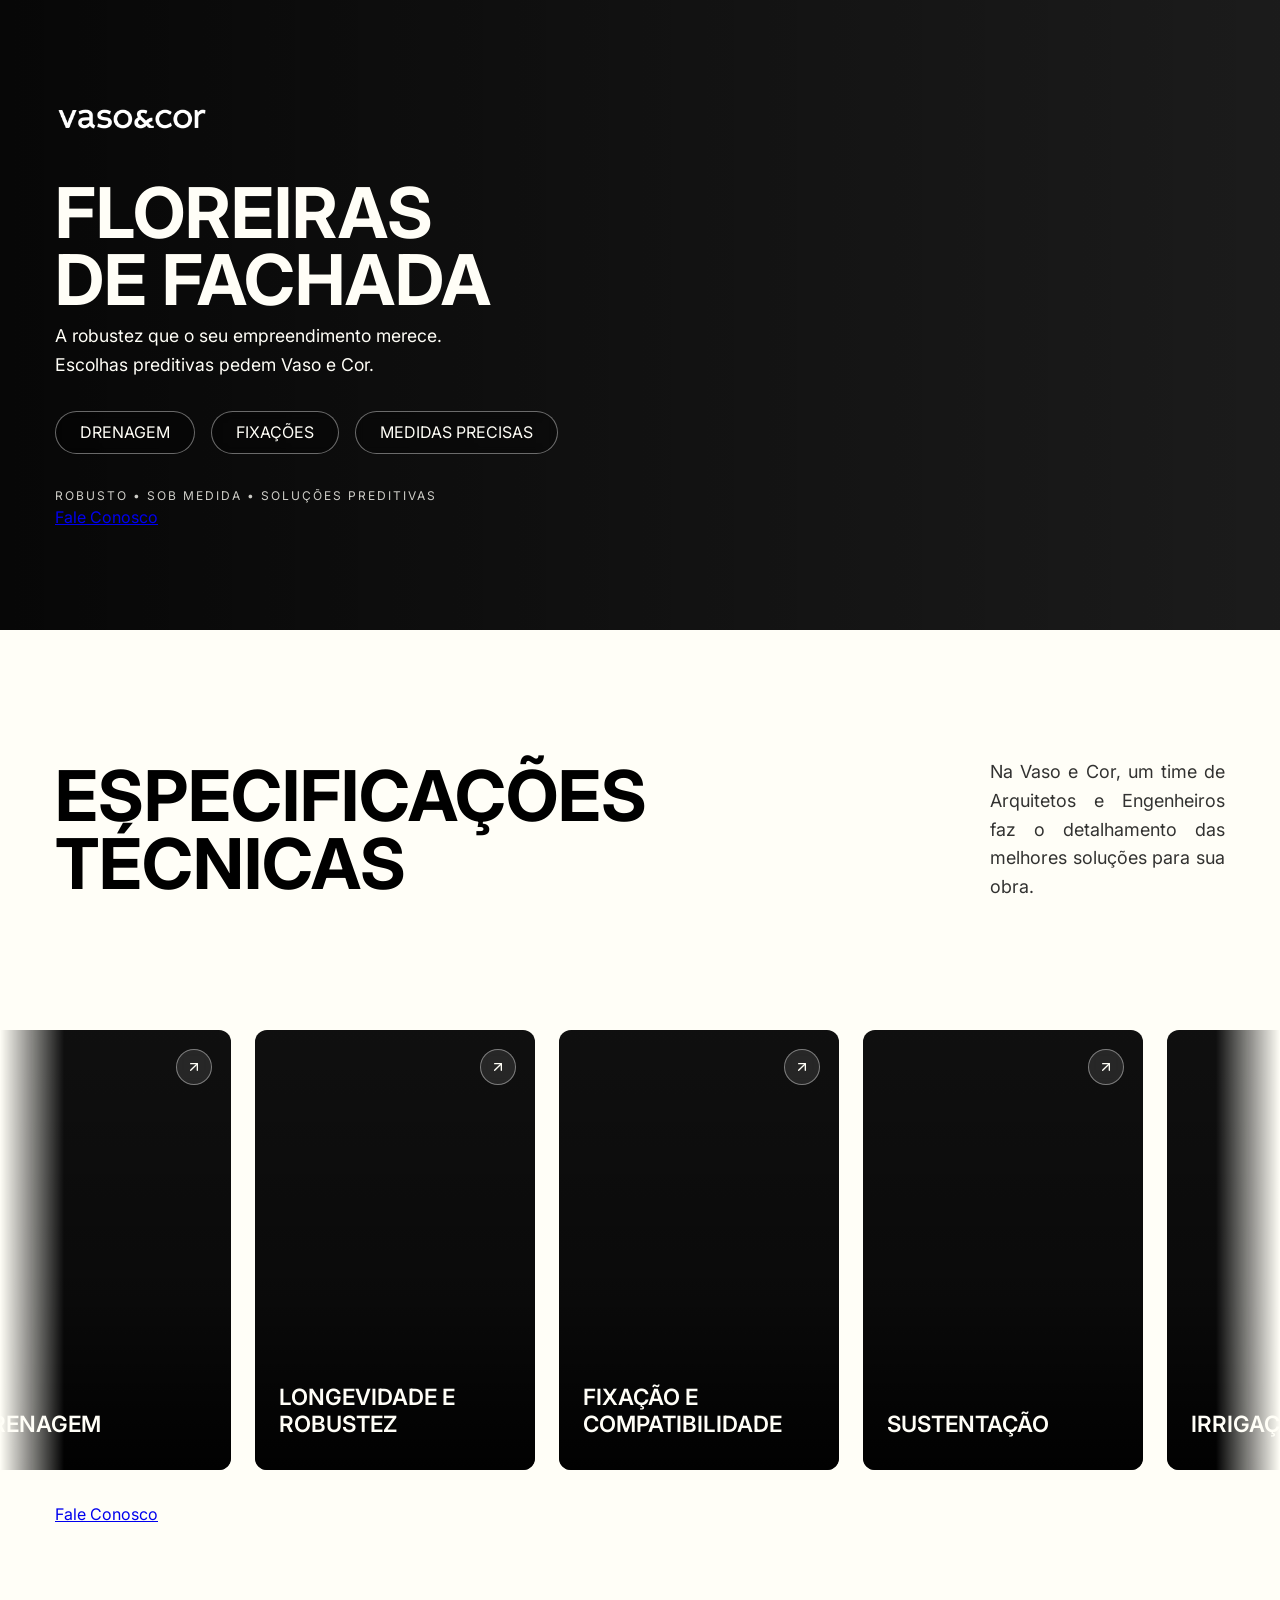
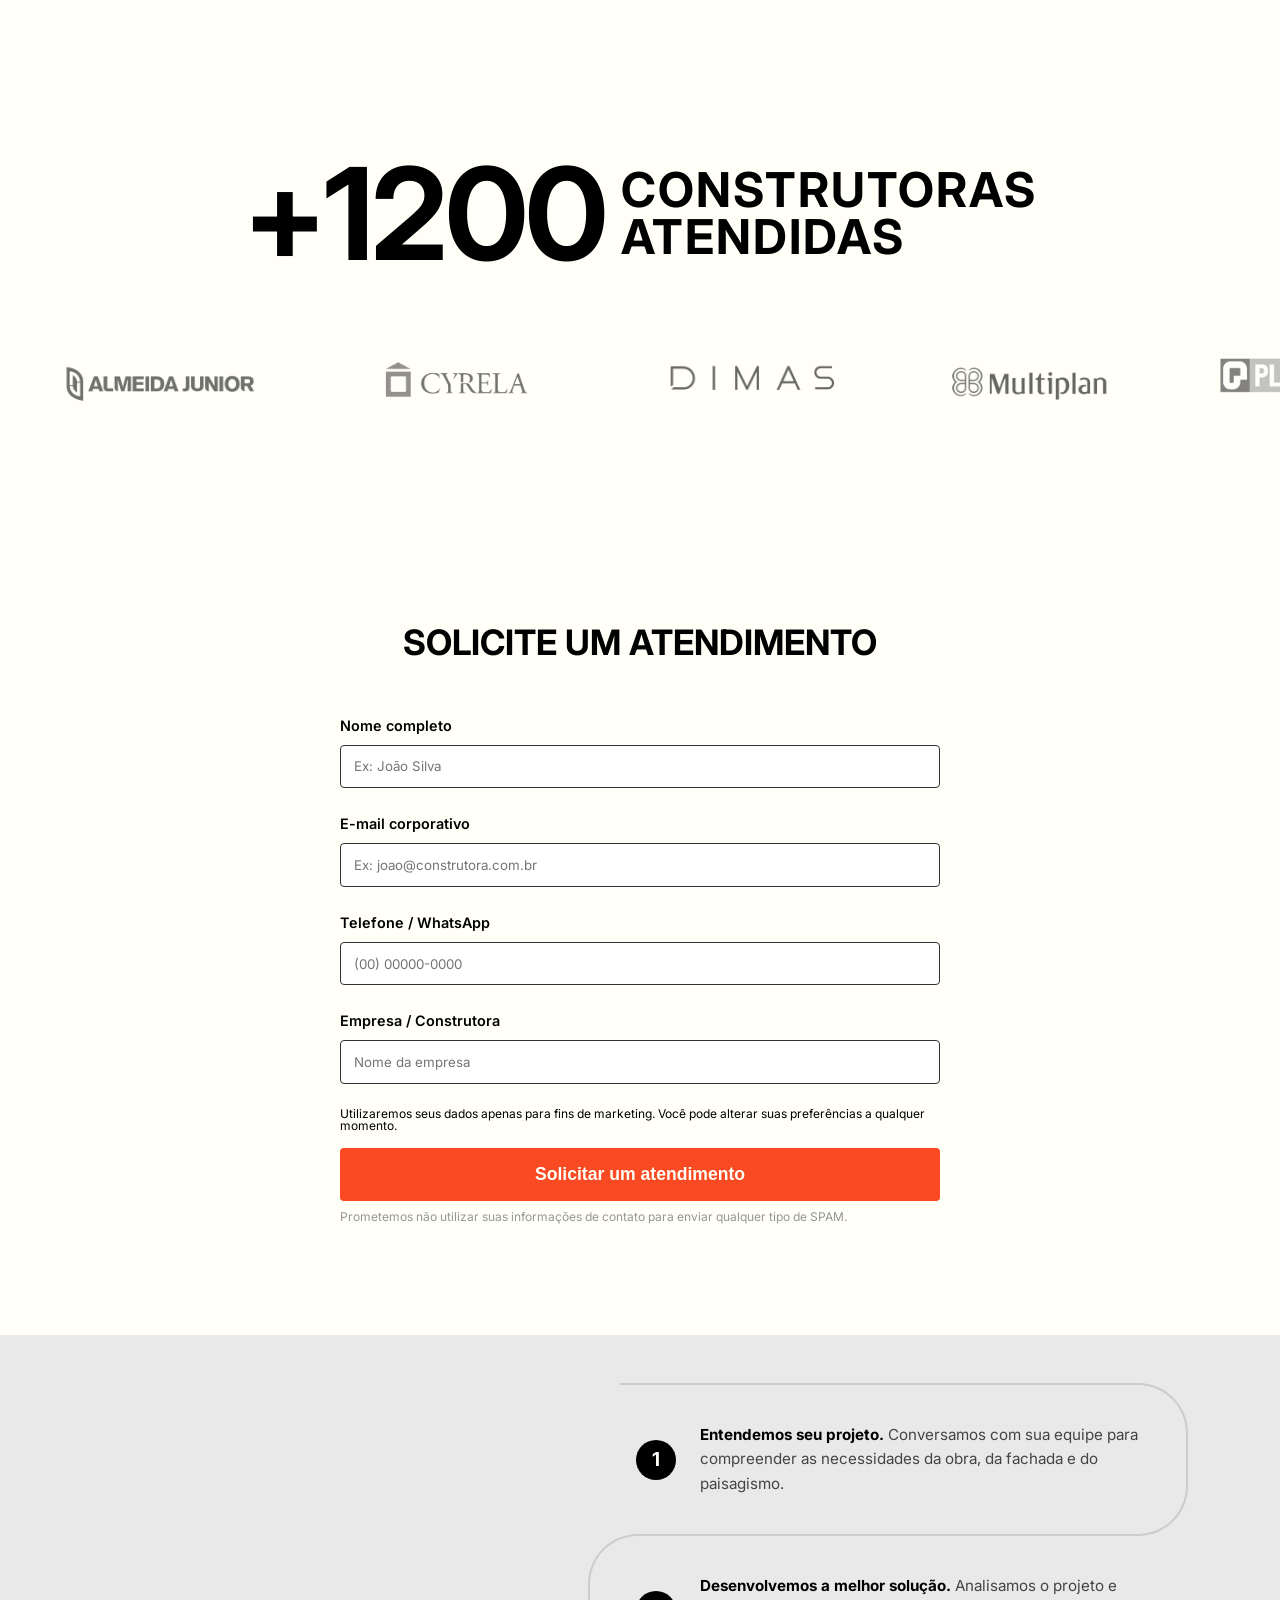
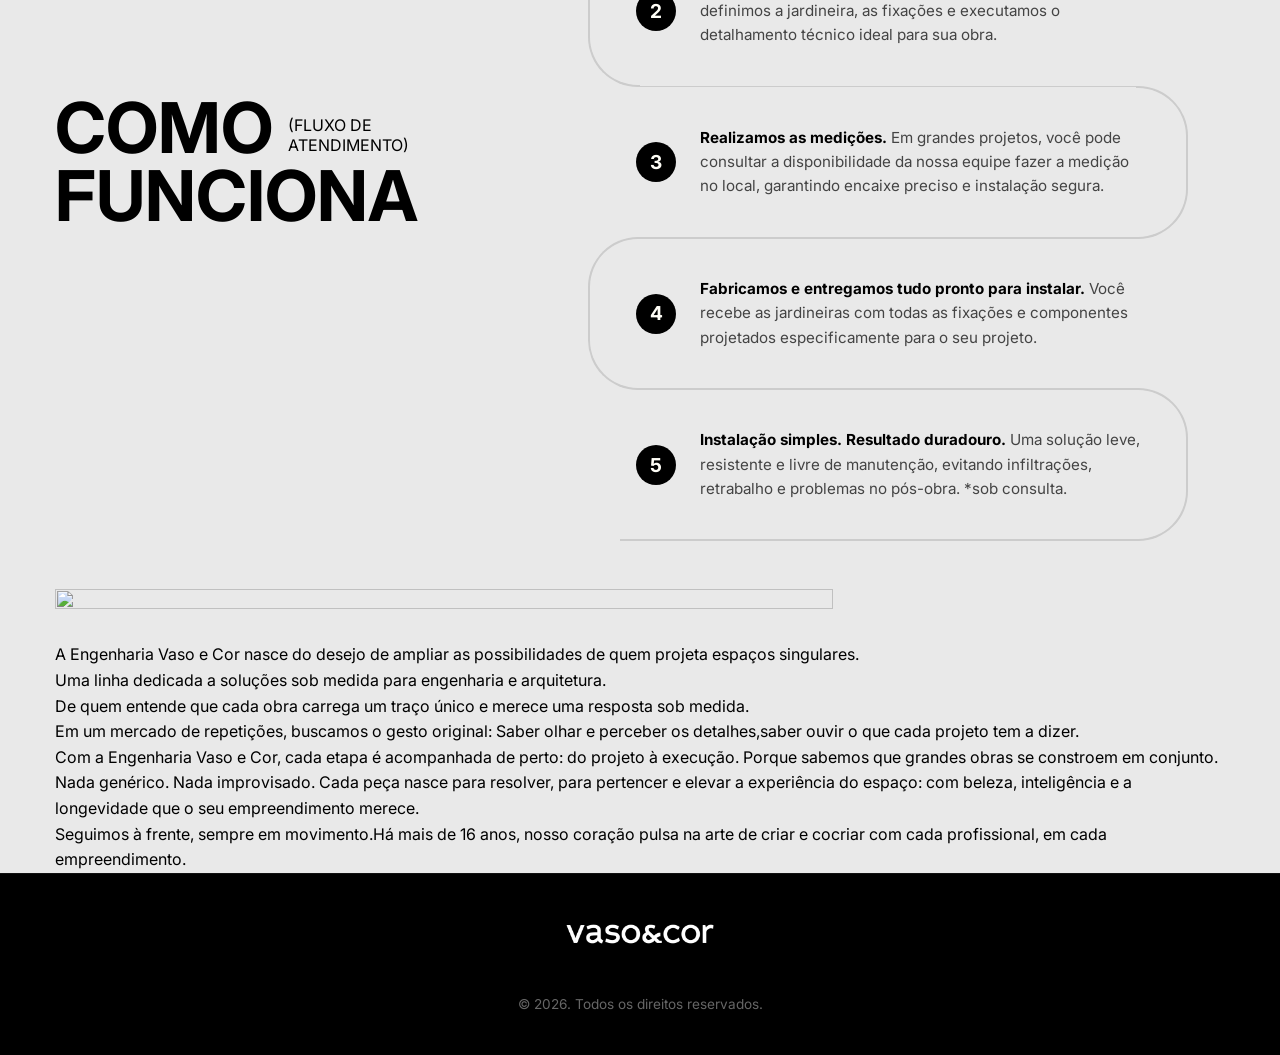
==== commit a2dc0e11: "Refine hero text and add contact buttons Updated text for clarity and added call-to-action buttons." ====
--- a/index.html
+++ b/index.html
@@ -25,8 +25,8 @@
           <img src="logo-ext.png" alt="Vaso e Cor" class="logo-img" />
           <h1>FLOREIRAS<br />DE FACHADA</h1>
           <h2>
-            A robustez que o seu empreendimento merece<br />Escolhas preditivas
-            pedem Vaso e Cor
+            A robustez que o seu empreendimento merece.<br />Escolhas preditivas
+            pedem Vaso e Cor.
           </h2>
           <div class="hero-chips">
             <div class="chip">DRENAGEM</div>
@@ -36,6 +36,10 @@
           <p class="hero-keywords">
             ROBUSTO • SOB MEDIDA • SOLUÇÕES PREDITIVAS
           </p>
+          <div class="hero-cta">
+            <a href="#contato" class="btn-cta">Fale Conosco</a>
+            <!-- <a href="https://wa.me/55000000000" class="btn-cta" target="_blank">Solicitar um atendimento</a> -->
+          </div>
         </div>
       </div>
     </section>
@@ -226,6 +230,10 @@
           </div>
         </div>
       </div>
+      <div class="container specs-cta-container">
+        <a href="#contato" class="btn-cta">Fale Conosco</a>
+        <!-- <a href="https://wa.me/55000000000" class="btn-cta" target="_blank">Fale Conosco</a> -->
+      </div>
     </section>
 
     <!-- Social Proof -->
@@ -233,7 +241,7 @@
       <div class="container">
         <div class="social-title-flex">
           <span class="social-number">+1200</span>
-          <span class="social-text">CONSTRUTORAS<br />ATENDIDAS.</span>
+          <span class="social-text">CONSTRUTORAS<br />ATENDIDAS</span>
         </div>
       </div>
       <div class="marquee-wrapper">
@@ -397,47 +405,18 @@
       </div>
     </section>
 
-    <!-- About -->
-    <section class="about section-orange">
-      <svg width="0" height="0" style="position: absolute">
-        <defs>
-          <clipPath
-            id="rounded-diagonal-clip"
-            clipPathUnits="objectBoundingBox"
-          >
-            <path
-              d="M 0,0 
-                     L 0.45,0 
-                     C 0.58,0 0.65,0.03 0.72,0.12 
-                     L 0.92,0.38 
-                     C 0.98,0.46 1,0.55 1,0.70 
-                     L 1,1 
-                     L 0,1 Z"
-            ></path>
-          </clipPath>
-        </defs>
-      </svg>
-      <div class="container about-grid">
-        <div class="about-image-wrapper">
-          <div
-            class="about-image"
-            style="
-              background-image: url(&quot;https://placehold.net/default.svg&quot;);
-            "
-          ></div>
-        </div>
-        <div class="about-content">
-          <div class="about-header">
-            <img
-              src="https://vasoecor.com.br/wp-content/themes/VasoECorTheme/icons/vector-titulo.svg"
-              width="778px"
-              height="53px"
-              alt=""
-              class="content-img"
-            />
-          </div>
-          <div class="about-text-columns">
-            <div class="col">
+    <section class="section-content">
+      <div class="container">
+        <div class="content-container">
+          <img
+            src="https://vasoecor.com.br/wp-content/themes/VasoECorTheme/icons/vector-titulo.svg"
+            width="778px"
+            height="53px"
+            alt=""
+            class="content-img"
+          />
+          <div class="content-text">
+            <div>
               <p>
                 A Engenharia Vaso e Cor nasce do desejo de ampliar as
                 possibilidades de quem projeta espaços singulares.
@@ -456,7 +435,7 @@
                 a dizer.
               </p>
             </div>
-            <div class="col">
+            <div>
               <p>
                 Com a Engenharia Vaso e Cor, cada etapa é acompanhada de perto:
                 do projeto à execução. Porque sabemos que grandes obras se
--- a/styles.css
+++ b/styles.css
@@ -550,52 +550,95 @@
 /* About Section */
 .about {
   padding: 0;
-}
+  position: relative;
+  overflow: hidden;
+}
+
 .about-grid {
   display: flex;
   max-width: 100%;
   padding: 0;
-}
+  align-items: self-end;
+}
+
+.about-image-wrapper {
+  flex: 0 0 35%;
+  position: relative;
+  z-index: 1;
+}
+
 .about-image {
-  flex: 0 0 35%;
-  min-height: 400px;
-  background-position: center;
+  width: 100%;
+  height: 100%;
+  min-height: 500px;
+  background-position: center left;
   background-size: cover;
   background-repeat: no-repeat;
-}
+  -webkit-clip-path: url(#rounded-diagonal-clip);
+  clip-path: url(#rounded-diagonal-clip);
+  filter: grayscale(100%) contrast(1.2);
+}
+
+.about-image-wrapper::after {
+  content: "";
+  position: absolute;
+  top: 0;
+  right: -5px;
+  bottom: 0;
+  width: 20%;
+  background-color: var(--orange-red);
+  z-index: -1;
+}
+
 .about-content {
   flex: 1;
-  padding: 4rem 2% 2rem 2rem;
-}
+  padding: 4rem 4rem 4rem 2rem;
+  display: flex;
+  flex-direction: column;
+  justify-content: center;
+}
+
 .about-header {
   display: flex;
   align-items: center;
-  gap: 1rem;
+  gap: 1.5rem;
   margin-bottom: 3rem;
+  flex-wrap: wrap;
 }
 
 .about-header h2 {
-  font-size: 4.375em;
-  font-weight: 700;
+  font-size: 3rem;
+  font-weight: 500;
   margin: 0;
-  line-height: 0.97;
-}
+  line-height: 1;
+  letter-spacing: 1px;
+}
+
+.about-logo {
+  height: 40px;
+  width: auto;
+  filter: brightness(0) invert(1);
+}
+
 .about-text-columns {
   display: grid;
   grid-template-columns: 1fr 1fr;
-  gap: 2rem;
-}
+  gap: 3rem;
+}
+
 .about-text-columns p {
-  font-size: 0.85rem;
+  font-size: 0.875em;
   line-height: 1.6;
   margin-bottom: 1.5rem;
   opacity: 0.95;
+  color: var(--cream);
+  font-weight: 400;
 }
 
 /* Form Section */
 .form-section {
   padding: 6rem 0;
-  background-color: #080808;
+  background-color: var(--cream);
 }
 .form-container {
   display: flex;
@@ -614,7 +657,8 @@
   font-size: 2.188em;
   margin-bottom: 1.25em;
   text-align: center;
-  color: var(--cream);
+  color: var(--black);
+  text-transform: uppercase;
 }
 
 .form-wrapper .form-dados {
@@ -647,8 +691,6 @@
   width: 100%;
   padding: 0.8rem;
   border: 1px solid #333;
-  background-color: #000;
-  color: var(--cream);
   border-radius: 4px;
   font-family: var(--font-main);
 }
@@ -897,9 +939,6 @@
     padding: 4rem 0;
   }
   .social-title-flex {
-    display: flex;
-    align-items: center;
-    justify-content: flex-start;
     margin-bottom: 3rem;
   }
   .social-number {
@@ -930,6 +969,9 @@
     padding: 3rem 1.5rem;
     width: 100%;
   }
+  .about-image-wrapper{
+    display: none
+  }
   .about-header {
     justify-content: flex-start;
     text-align: left;
